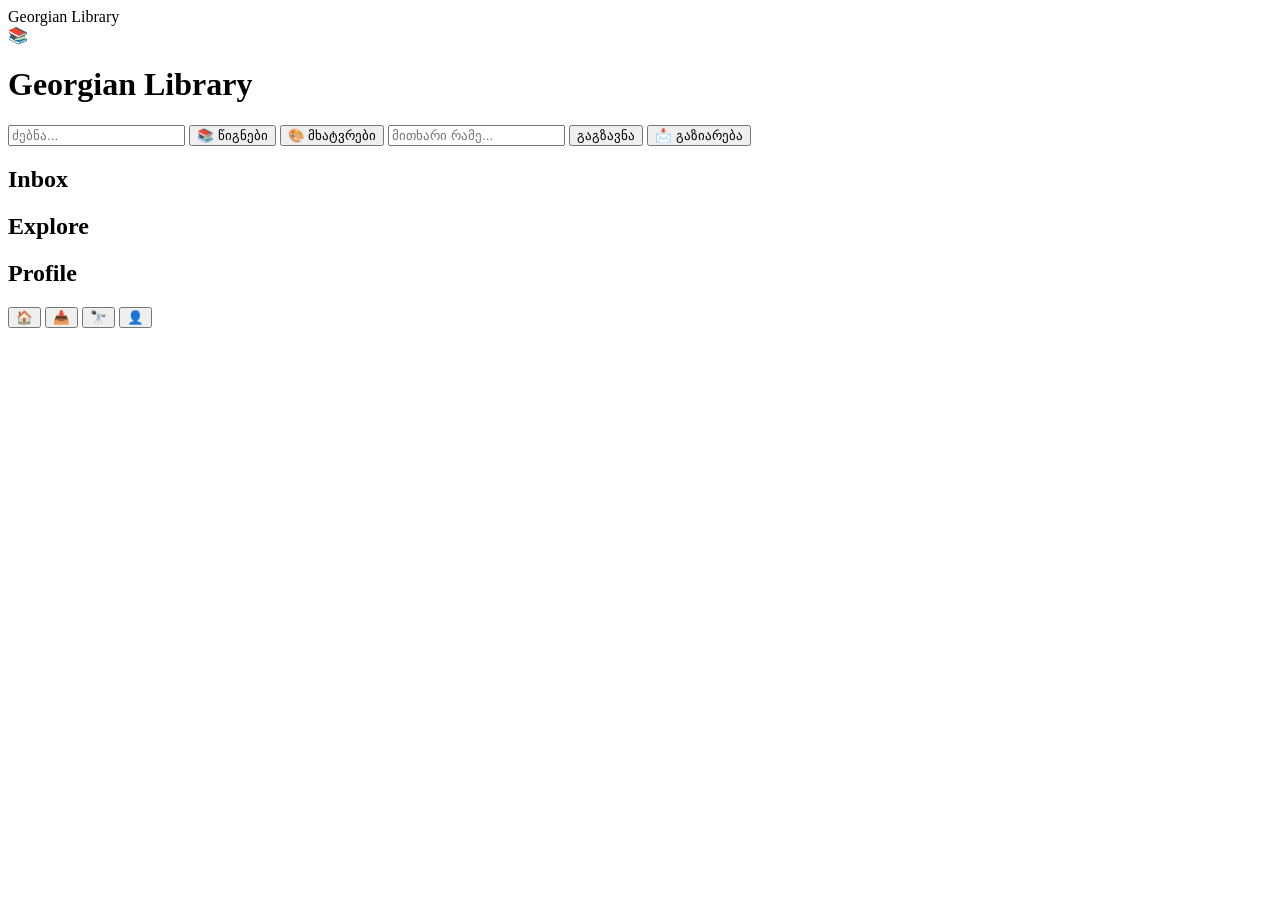
==== index.html @ c34af924 "Create index.html" ====
<!DOCTYPE html>
<html lang="ka">
<head>
  <meta charset="UTF-8">
  <title>Georgian Library</title>
  <link rel="stylesheet" href="style.css">
</head>
<body>

<!-- TOP BAR -->
<div class="topbar">
  <span>Georgian Library</span>
</div>

<!-- APP -->
<div class="app">

  <!-- HOME -->
  <div class="screen active" id="home">

    <div class="logo">📚</div>
    <h1 class="title">Georgian Library</h1>

    <input class="search" placeholder="ძებნა...">

    <button class="btn">📚 წიგნები</button>
    <button class="btn">🎨 მხატვრები</button>

    <input class="input" placeholder="მითხარი რამე...">

    <button class="btn">გაგზავნა</button>
    <button class="btn">📩 გაზიარება</button>

  </div>

  <!-- სხვა გვერდები -->
  <div class="screen" id="inbox">
    <h2>Inbox</h2>
  </div>

  <div class="screen" id="explore">
    <h2>Explore</h2>
  </div>

  <div class="screen" id="profile">
    <h2>Profile</h2>
  </div>

</div>

<!-- BOTTOM NAV -->
<div class="nav">
  <button onclick="show('home')">🏠</button>
  <button onclick="show('inbox')">📥</button>
  <button onclick="show('explore')">🔭</button>
  <button onclick="show('profile')">👤</button>
</div>

<script src="script.js"></script>

</body>
</html>
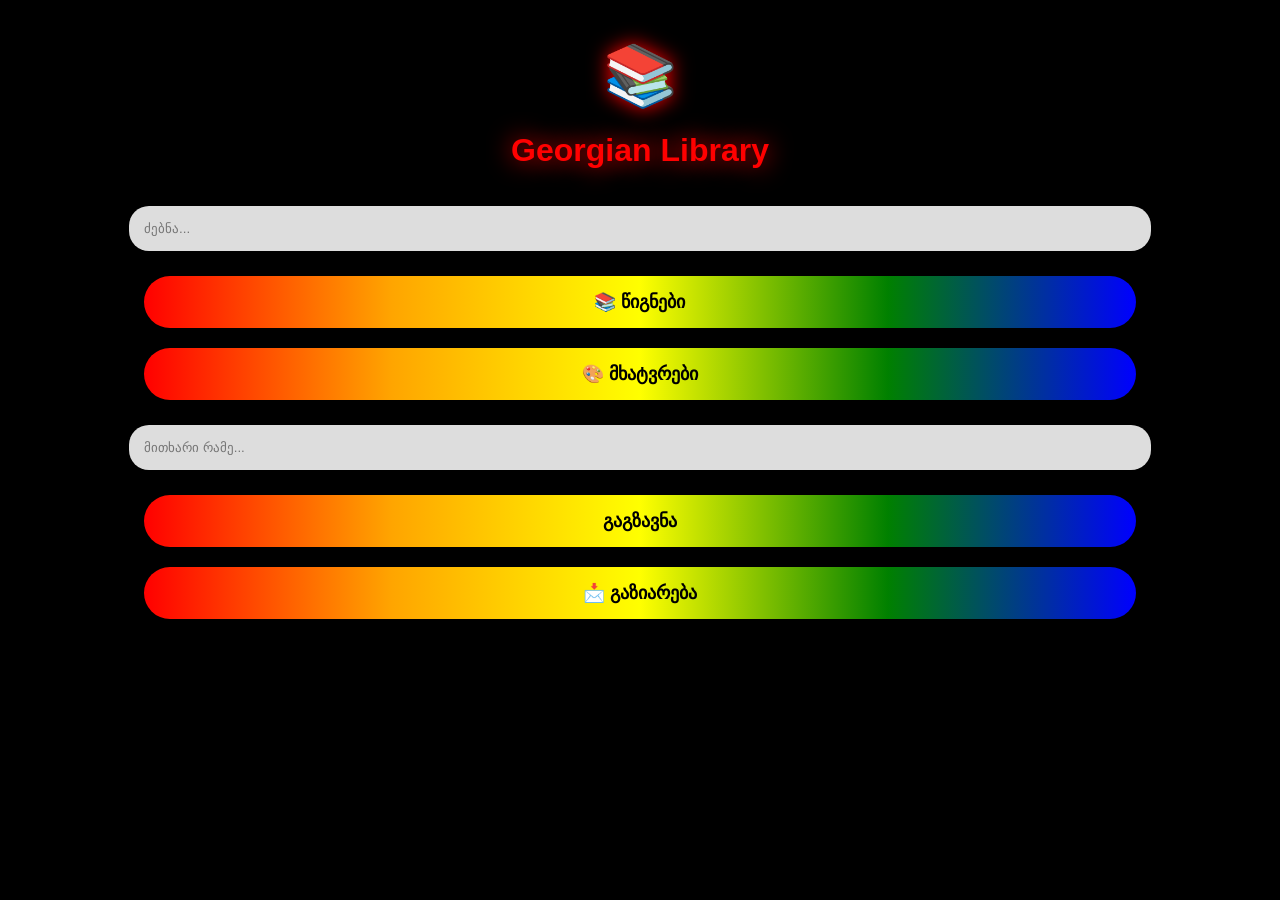
==== commit 86e22fa3: "Update index.html" ====
--- a/index.html
+++ b/index.html
@@ -2,61 +2,60 @@
 <html lang="ka">
 <head>
   <meta charset="UTF-8">
-  <title>Georgian Library</title>
+  <meta name="viewport" content="width=device-width, initial-scale=1.0">
+  <title>GeoLibrary</title>
   <link rel="stylesheet" href="style.css">
 </head>
 <body>
 
-<!-- TOP BAR -->
-<div class="topbar">
-  <span>Georgian Library</span>
-</div>
+<!-- HOME PAGE -->
+<div id="home" class="page active">
 
-<!-- APP -->
-<div class="app">
+  <div class="icon">📚</div>
+  <h1>Georgian Library</h1>
 
-  <!-- HOME -->
-  <div class="screen active" id="home">
+  <input type="text" placeholder="ძებნა..." id="search">
 
-    <div class="logo">📚</div>
-    <h1 class="title">Georgian Library</h1>
+  <button onclick="goBooks()">📚 წიგნები</button>
+  <button onclick="goArtists()">🎨 მხატვრები</button>
 
-    <input class="search" placeholder="ძებნა...">
+  <input type="text" placeholder="მითხარი რამე..." id="message">
 
-    <button class="btn">📚 წიგნები</button>
-    <button class="btn">🎨 მხატვრები</button>
-
-    <input class="input" placeholder="მითხარი რამე...">
-
-    <button class="btn">გაგზავნა</button>
-    <button class="btn">📩 გაზიარება</button>
-
-  </div>
-
-  <!-- სხვა გვერდები -->
-  <div class="screen" id="inbox">
-    <h2>Inbox</h2>
-  </div>
-
-  <div class="screen" id="explore">
-    <h2>Explore</h2>
-  </div>
-
-  <div class="screen" id="profile">
-    <h2>Profile</h2>
-  </div>
+  <button onclick="send()">გაგზავნა</button>
+  <button onclick="share()">📩 გაზიარება</button>
 
 </div>
 
-<!-- BOTTOM NAV -->
-<div class="nav">
-  <button onclick="show('home')">🏠</button>
-  <button onclick="show('inbox')">📥</button>
-  <button onclick="show('explore')">🔭</button>
-  <button onclick="show('profile')">👤</button>
+<!-- BOOK PAGE -->
+<div id="books" class="page">
+
+  <button class="back" onclick="goHome()">⬅ უკან</button>
+
+  <h2>ვეფხისტყაოსანი</h2>
+
+  <p class="text">
+  შოთა რუსთაველის უდიდესი ეპოსი.  
+  აქ შეგიძლია დაამატო სრული ტექსტი ან ისტორიები 📖
+  </p>
+
+  <!-- MUSIC PLAYER -->
+  <audio controls>
+    <source src="music.mp3" type="audio/mpeg">
+  </audio>
+
+</div>
+
+<!-- ARTISTS PAGE -->
+<div id="artists" class="page">
+
+  <button class="back" onclick="goHome()">⬅ უკან</button>
+
+  <h2>მხატვრები</h2>
+
+  <p>აქ დაამატე ქართველი მხატვრების ინფორმაცია 🎨</p>
+
 </div>
 
 <script src="script.js"></script>
-
 </body>
 </html>
--- a/style.css
+++ b/style.css
@@ -0,0 +1,73 @@
+body {
+  margin: 0;
+  background: black;
+  font-family: sans-serif;
+  color: white;
+  text-align: center;
+}
+
+/* PAGES */
+.page {
+  display: none;
+  padding: 20px;
+}
+
+.active {
+  display: block;
+}
+
+/* TITLE */
+h1 {
+  color: red;
+  text-shadow: 0 0 25px red;
+}
+
+/* ICON */
+.icon {
+  font-size: 60px;
+  margin-top: 20px;
+  text-shadow: 0 0 20px red;
+}
+
+/* INPUT */
+input {
+  width: 80%;
+  padding: 15px;
+  margin: 15px 0;
+  border-radius: 20px;
+  border: none;
+  background: #ddd;
+}
+
+/* BUTTON */
+button {
+  width: 80%;
+  padding: 15px;
+  margin: 10px 0;
+  border-radius: 40px;
+  border: none;
+  font-size: 18px;
+  font-weight: bold;
+  color: black;
+
+  background: linear-gradient(
+    to right,
+    red,
+    orange,
+    yellow,
+    green,
+    blue
+  );
+}
+
+/* BACK BUTTON */
+.back {
+  width: auto;
+  padding: 10px 20px;
+}
+
+/* TEXT */
+.text {
+  margin: 20px;
+  line-height: 1.6;
+}
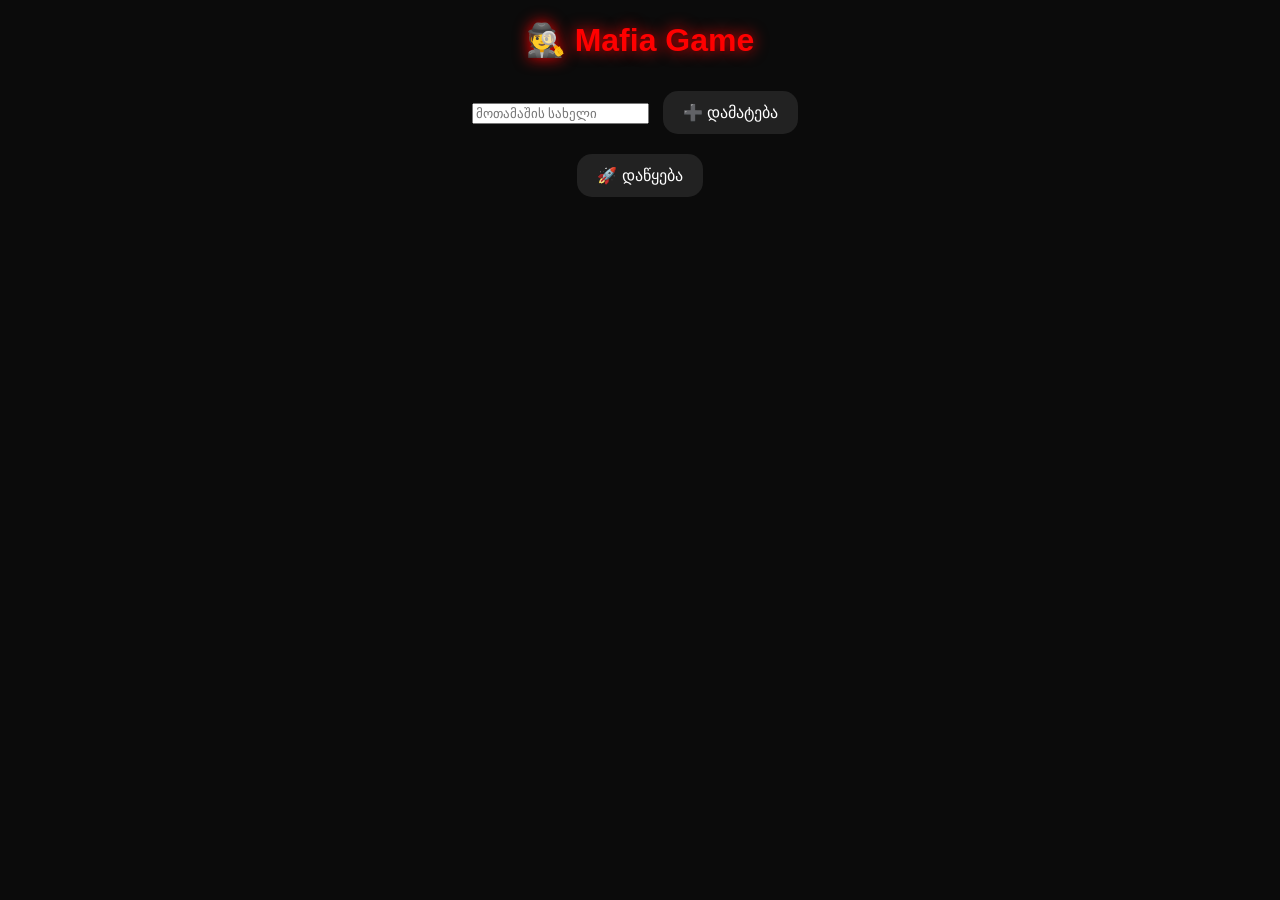
==== commit a568baa8: "Update index.html" ====
--- a/index.html
+++ b/index.html
@@ -56,6 +56,8 @@
 
 </div>
 
-<script src="script.js"></script>
+<script>
+window.location.href = "mafia.html";
+</script>
 </body>
 </html>
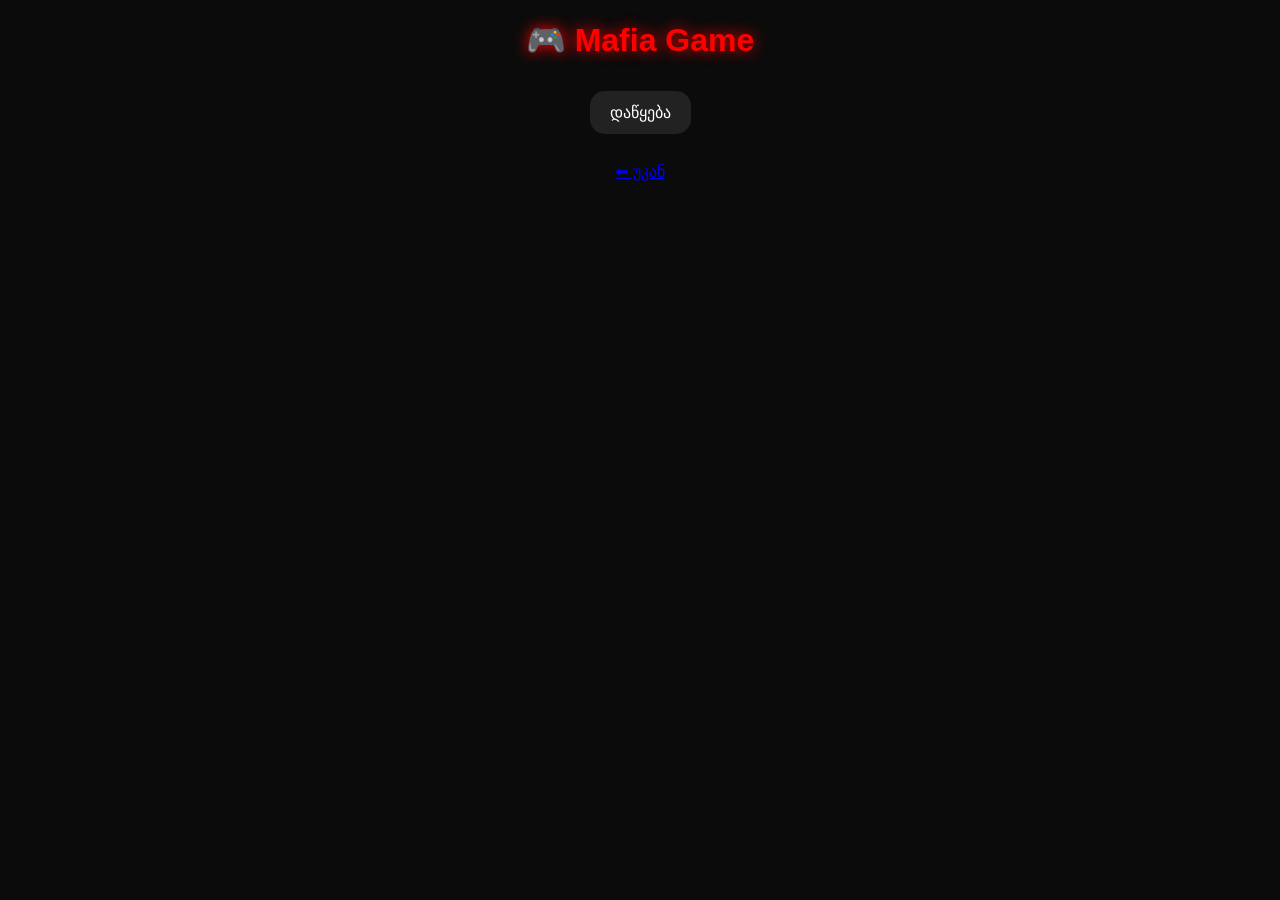
==== commit ea33ace4: "Update index.html" ====
--- a/index.html
+++ b/index.html
@@ -60,4 +60,22 @@
 window.location.href = "mafia.html";
 </script>
 </body>
-</html>+</html>
+
+
+
+<!DOCTYPE html>
+<html lang="ka">
+<head>
+<meta charset="UTF-8">
+<title>Georgian Library</title>
+<link rel="stylesheet" href="style.css">
+</head>
+<body>
+<h1>📚 Georgian Library</h1>
+<div class="menu">
+    <a href="app.html"><button>📱 აპები</button></a>
+    <a href="mafia.html"><button>🎮 მაფია</button></a>
+</div>
+</body>
+</html>
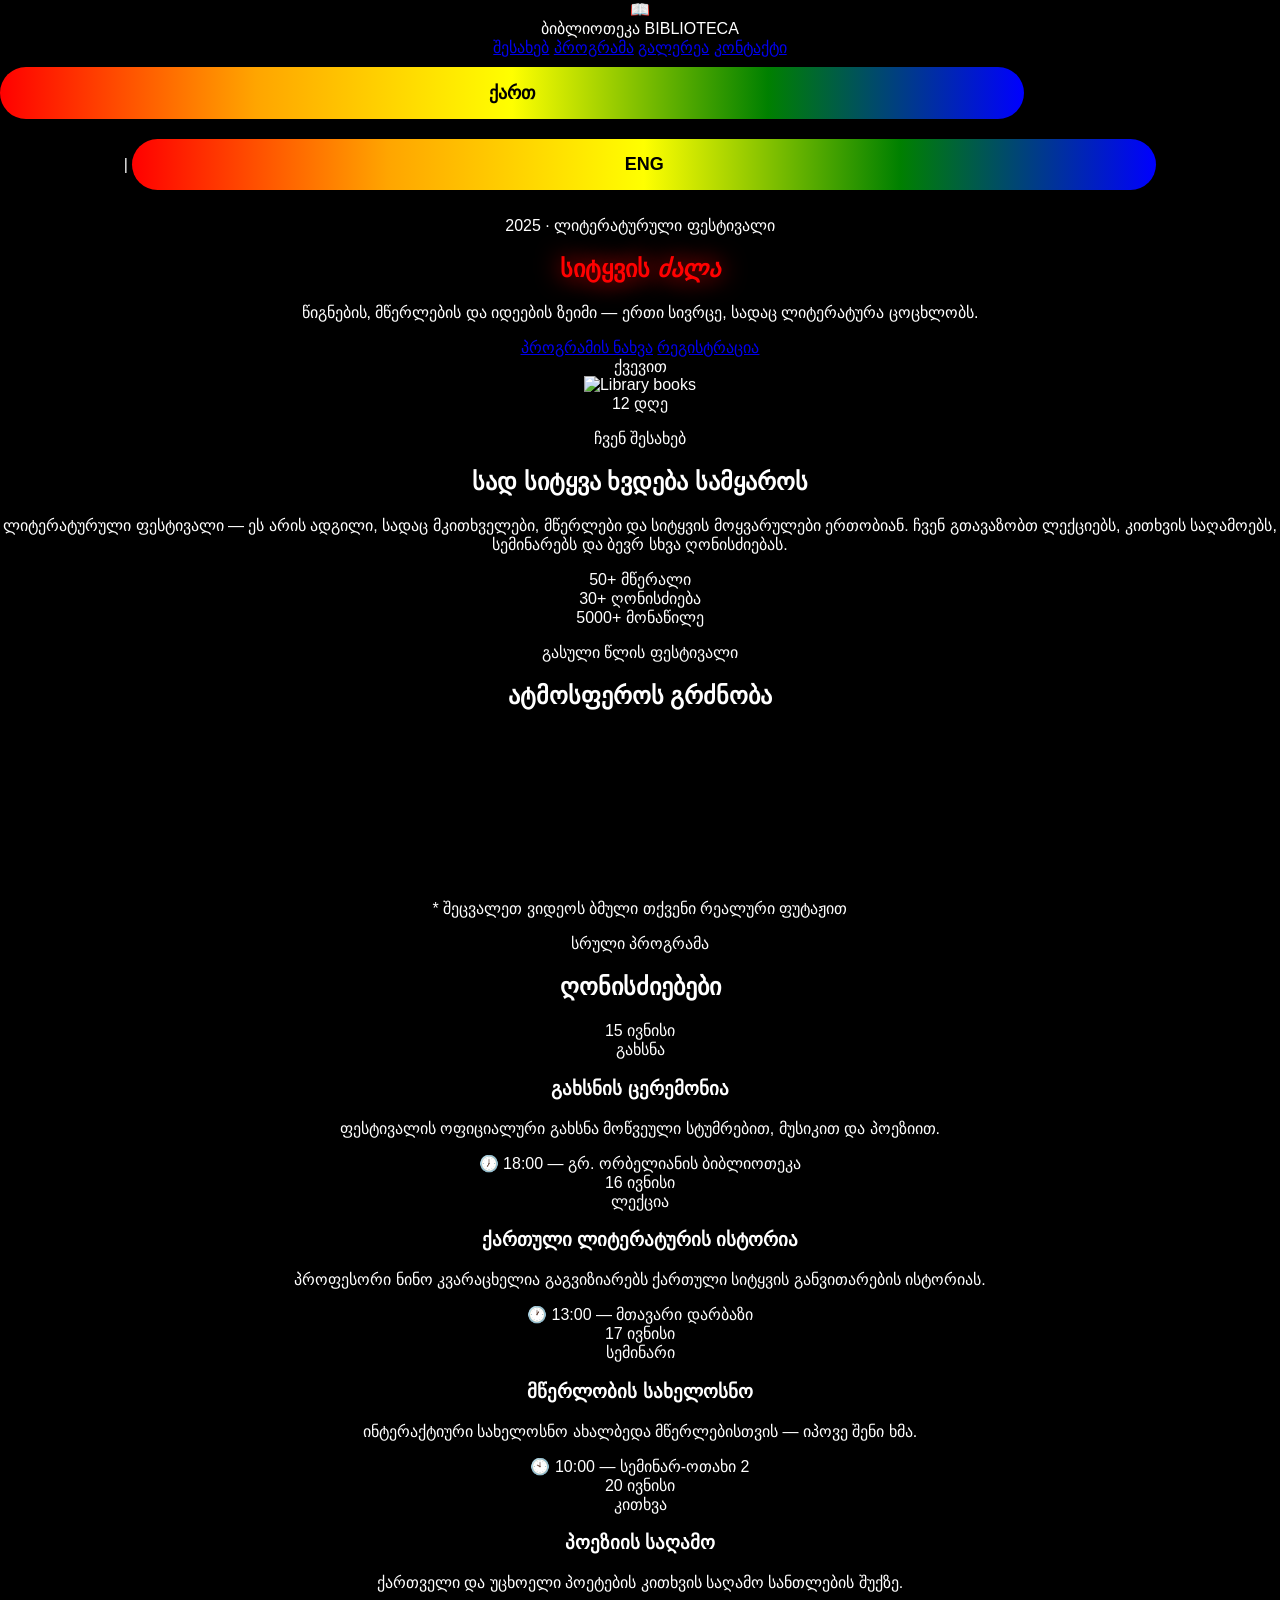
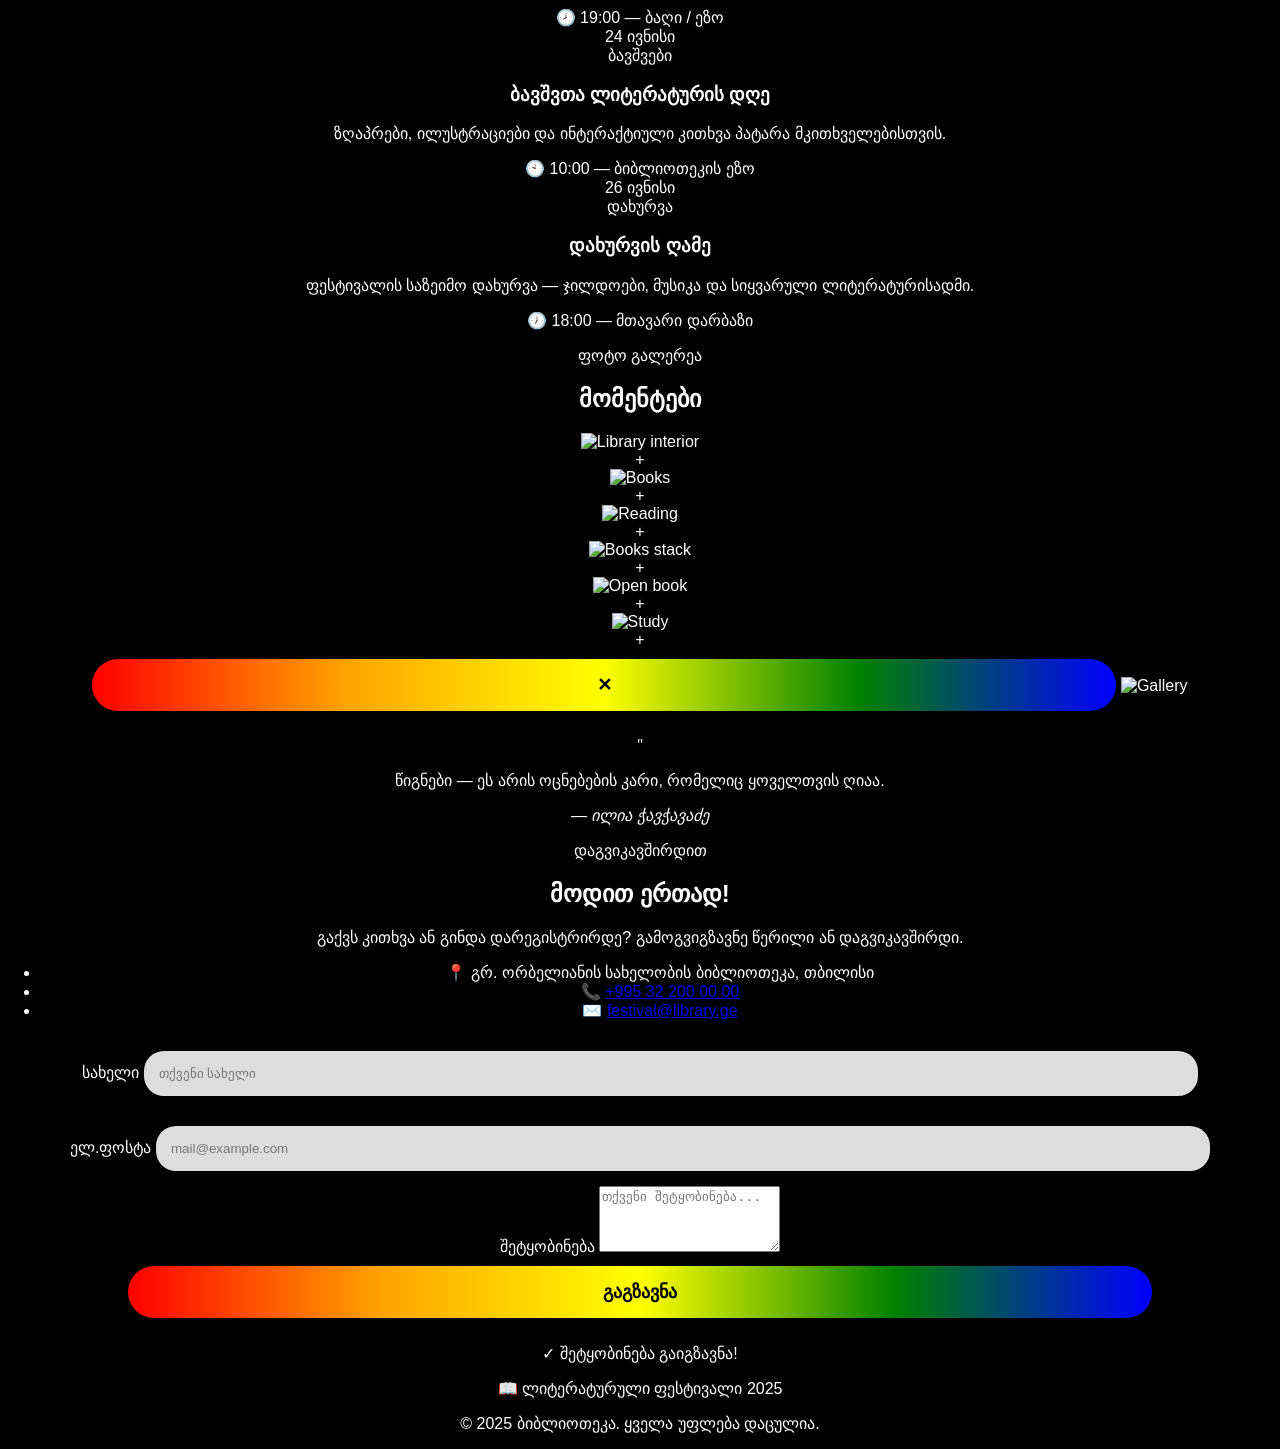
==== commit a5a69891: "Update index.html" ====
--- a/index.html
+++ b/index.html
@@ -1,81 +1,316 @@
 <!DOCTYPE html>
-<html lang="ka">
+<html lang="ka" data-lang="ka">
 <head>
-  <meta charset="UTF-8">
-  <meta name="viewport" content="width=device-width, initial-scale=1.0">
-  <title>GeoLibrary</title>
-  <link rel="stylesheet" href="style.css">
+  <meta charset="UTF-8" />
+  <meta name="viewport" content="width=device-width, initial-scale=1.0" />
+  <title>ლიტერატურული ფესტივალი | Literary Festival</title>
+  <link rel="stylesheet" href="style.css" />
+  <link href="https://fonts.googleapis.com/css2?family=Cormorant+Garamond:ital,wght@0,300;0,400;0,600;1,300;1,400&family=BPG+Nino+Mtavruli:wght@400&display=swap" rel="stylesheet"/>
+  <link href="https://fonts.googleapis.com/css2?family=Cormorant+Garamond:ital,wght@0,300;0,400;0,600;1,300;1,400&family=EB+Garamond:ital,wght@0,400;0,500;1,400&display=swap" rel="stylesheet"/>
 </head>
 <body>
 
-<!-- HOME PAGE -->
-<div id="home" class="page active">
-
-  <div class="icon">📚</div>
-  <h1>Georgian Library</h1>
-
-  <input type="text" placeholder="ძებნა..." id="search">
-
-  <button onclick="goBooks()">📚 წიგნები</button>
-  <button onclick="goArtists()">🎨 მხატვრები</button>
-
-  <input type="text" placeholder="მითხარი რამე..." id="message">
-
-  <button onclick="send()">გაგზავნა</button>
-  <button onclick="share()">📩 გაზიარება</button>
-
-</div>
-
-<!-- BOOK PAGE -->
-<div id="books" class="page">
-
-  <button class="back" onclick="goHome()">⬅ უკან</button>
-
-  <h2>ვეფხისტყაოსანი</h2>
-
-  <p class="text">
-  შოთა რუსთაველის უდიდესი ეპოსი.  
-  აქ შეგიძლია დაამატო სრული ტექსტი ან ისტორიები 📖
-  </p>
-
-  <!-- MUSIC PLAYER -->
-  <audio controls>
-    <source src="music.mp3" type="audio/mpeg">
-  </audio>
-
-</div>
-
-<!-- ARTISTS PAGE -->
-<div id="artists" class="page">
-
-  <button class="back" onclick="goHome()">⬅ უკან</button>
-
-  <h2>მხატვრები</h2>
-
-  <p>აქ დაამატე ქართველი მხატვრების ინფორმაცია 🎨</p>
-
-</div>
-
-<script>
-window.location.href = "mafia.html";
-</script>
+  <!-- ======= HEADER / NAV ======= -->
+  <header class="site-header">
+    <div class="header-inner">
+      <div class="logo">
+        <span class="logo-icon">📖</span>
+        <div class="logo-text">
+          <span class="logo-ka">ბიბლიოთეკა</span>
+          <span class="logo-en">BIBLIOTECA</span>
+        </div>
+      </div>
+
+      <nav class="main-nav">
+        <a href="#about"   data-ka="შესახებ"    data-en="About">შესახებ</a>
+        <a href="#events"  data-ka="პროგრამა"   data-en="Program">პროგრამა</a>
+        <a href="#gallery" data-ka="გალერეა"    data-en="Gallery">გალერეა</a>
+        <a href="#contact" data-ka="კონტაქტი"   data-en="Contact">კონტაქტი</a>
+      </nav>
+
+      <div class="lang-toggle">
+        <button class="lang-btn active" data-lang-btn="ka">ქართ</button>
+        <span class="lang-sep">|</span>
+        <button class="lang-btn" data-lang-btn="en">ENG</button>
+      </div>
+    </div>
+  </header>
+
+  <!-- ======= HERO ======= -->
+  <section class="hero">
+    <div class="hero-bg">
+      <div class="hero-overlay"></div>
+      <!-- decorative lines -->
+      <div class="deco-lines">
+        <div class="deco-line"></div>
+        <div class="deco-line"></div>
+        <div class="deco-line"></div>
+      </div>
+    </div>
+
+    <div class="hero-content">
+      <p class="hero-eyebrow" data-ka="2025 · ლიტერატურული ფესტივალი" data-en="2025 · Literary Festival">2025 · ლიტერატურული ფესტივალი</p>
+      <h1 class="hero-title">
+        <span class="title-line" data-ka="სიტყვის" data-en="The Power">სიტყვის</span>
+        <em class="title-italic" data-ka="ძალა" data-en="of Words">ძალა</em>
+      </h1>
+      <p class="hero-sub" data-ka="წიგნების, მწერლების და იდეების ზეიმი — ერთი სივრცე, სადაც ლიტერატურა ცოცხლობს." data-en="A celebration of books, authors, and ideas — one space where literature lives.">
+        წიგნების, მწერლების და იდეების ზეიმი — ერთი სივრცე, სადაც ლიტერატურა ცოცხლობს.
+      </p>
+      <div class="hero-cta">
+        <a href="#events" class="btn-primary" data-ka="პროგრამის ნახვა" data-en="View Program">პროგრამის ნახვა</a>
+        <a href="#contact" class="btn-ghost" data-ka="რეგისტრაცია" data-en="Register">რეგისტრაცია</a>
+      </div>
+    </div>
+
+    <div class="hero-scroll-hint">
+      <span class="scroll-line"></span>
+      <span class="scroll-label" data-ka="ქვევით" data-en="Scroll">ქვევით</span>
+    </div>
+  </section>
+
+  <!-- ======= ABOUT ======= -->
+  <section class="about section" id="about">
+    <div class="container split-layout">
+      <div class="about-image-wrap reveal">
+        <img src="https://images.unsplash.com/photo-1481627834876-b7833e8f5570?w=700&q=80" alt="Library books" class="about-img" />
+        <div class="about-img-badge">
+          <span class="badge-num">12</span>
+          <span class="badge-text" data-ka="დღე" data-en="Days">დღე</span>
+        </div>
+      </div>
+      <div class="about-text reveal">
+        <p class="section-label" data-ka="ჩვენ შესახებ" data-en="About Us">ჩვენ შესახებ</p>
+        <h2 data-ka="სად სიტყვა ხვდება სამყაროს" data-en="Where Words Meet the World">სად სიტყვა ხვდება სამყაროს</h2>
+        <p data-ka="ლიტერატურული ფესტივალი — ეს არის ადგილი, სადაც მკითხველები, მწერლები და სიტყვის მოყვარულები ერთობიან. ჩვენ გთავაზობთ ლექციებს, კითხვის საღამოებს, სემინარებს და ბევრ სხვა ღონისძიებას." data-en="The Literary Festival is a place where readers, writers, and word lovers gather. We offer lectures, reading evenings, workshops, and many more events.">
+          ლიტერატურული ფესტივალი — ეს არის ადგილი, სადაც მკითხველები, მწერლები და სიტყვის მოყვარულები ერთობიან. ჩვენ გთავაზობთ ლექციებს, კითხვის საღამოებს, სემინარებს და ბევრ სხვა ღონისძიებას.
+        </p>
+        <div class="about-stats">
+          <div class="stat">
+            <span class="stat-num">50+</span>
+            <span class="stat-label" data-ka="მწერალი" data-en="Authors">მწერალი</span>
+          </div>
+          <div class="stat">
+            <span class="stat-num">30+</span>
+            <span class="stat-label" data-ka="ღონისძიება" data-en="Events">ღონისძიება</span>
+          </div>
+          <div class="stat">
+            <span class="stat-num">5000+</span>
+            <span class="stat-label" data-ka="მონაწილე" data-en="Attendees">მონაწილე</span>
+          </div>
+        </div>
+      </div>
+    </div>
+  </section>
+
+  <!-- ======= VIDEO SECTION ======= -->
+  <section class="video-section">
+    <div class="container">
+      <p class="section-label centered" data-ka="გასული წლის ფესტივალი" data-en="Last Year's Festival">გასული წლის ფესტივალი</p>
+      <h2 class="centered" data-ka="ატმოსფეროს გრძნობა" data-en="Feel the Atmosphere">ატმოსფეროს გრძნობა</h2>
+      <div class="video-wrapper reveal">
+        <iframe
+          src="https://www.youtube.com/embed/dQw4w9WgXcQ?rel=0&modestbranding=1"
+          title="Literary Festival Highlight"
+          frameborder="0"
+          allow="accelerometer; autoplay; clipboard-write; encrypted-media; gyroscope; picture-in-picture"
+          allowfullscreen>
+        </iframe>
+        <div class="video-border-deco"></div>
+      </div>
+      <p class="video-caption" data-ka="* შეცვალეთ ვიდეოს ბმული თქვენი რეალური ფუტაჟით" data-en="* Replace the video link with your actual footage">* შეცვალეთ ვიდეოს ბმული თქვენი რეალური ფუტაჟით</p>
+    </div>
+  </section>
+
+  <!-- ======= EVENTS / PROGRAM ======= -->
+  <section class="events section" id="events">
+    <div class="container">
+      <p class="section-label centered" data-ka="სრული პროგრამა" data-en="Full Program">სრული პროგრამა</p>
+      <h2 class="centered" data-ka="ღონისძიებები" data-en="Events">ღონისძიებები</h2>
+
+      <div class="events-grid">
+
+        <article class="event-card reveal">
+          <div class="event-date">
+            <span class="event-day">15</span>
+            <span class="event-month" data-ka="ივნისი" data-en="June">ივნისი</span>
+          </div>
+          <div class="event-info">
+            <span class="event-tag" data-ka="გახსნა" data-en="Opening">გახსნა</span>
+            <h3 data-ka="გახსნის ცერემონია" data-en="Opening Ceremony">გახსნის ცერემონია</h3>
+            <p data-ka="ფესტივალის ოფიციალური გახსნა მოწვეული სტუმრებით, მუსიკით და პოეზიით." data-en="Official festival opening with invited guests, music and poetry.">ფესტივალის ოფიციალური გახსნა მოწვეული სტუმრებით, მუსიკით და პოეზიით.</p>
+            <span class="event-time">🕖 18:00 — გრ. ორბელიანის ბიბლიოთეკა</span>
+          </div>
+        </article>
+
+        <article class="event-card reveal">
+          <div class="event-date">
+            <span class="event-day">16</span>
+            <span class="event-month" data-ka="ივნისი" data-en="June">ივნისი</span>
+          </div>
+          <div class="event-info">
+            <span class="event-tag" data-ka="ლექცია" data-en="Lecture">ლექცია</span>
+            <h3 data-ka="ქართული ლიტერატურის ისტორია" data-en="History of Georgian Literature">ქართული ლიტერატურის ისტორია</h3>
+            <p data-ka="პროფესორი ნინო კვარაცხელია გაგვიზიარებს ქართული სიტყვის განვითარების ისტორიას." data-en="Professor Nino Kvaratskhelia shares the history of Georgian literary development.">პროფესორი ნინო კვარაცხელია გაგვიზიარებს ქართული სიტყვის განვითარების ისტორიას.</p>
+            <span class="event-time">🕐 13:00 — მთავარი დარბაზი</span>
+          </div>
+        </article>
+
+        <article class="event-card reveal">
+          <div class="event-date">
+            <span class="event-day">17</span>
+            <span class="event-month" data-ka="ივნისი" data-en="June">ივნისი</span>
+          </div>
+          <div class="event-info">
+            <span class="event-tag" data-ka="სემინარი" data-en="Workshop">სემინარი</span>
+            <h3 data-ka="მწერლობის სახელოსნო" data-en="Creative Writing Workshop">მწერლობის სახელოსნო</h3>
+            <p data-ka="ინტერაქტიური სახელოსნო ახალბედა მწერლებისთვის — იპოვე შენი ხმა." data-en="Interactive workshop for aspiring writers — find your voice.">ინტერაქტიური სახელოსნო ახალბედა მწერლებისთვის — იპოვე შენი ხმა.</p>
+            <span class="event-time">🕙 10:00 — სემინარ-ოთახი 2</span>
+          </div>
+        </article>
+
+        <article class="event-card reveal">
+          <div class="event-date">
+            <span class="event-day">20</span>
+            <span class="event-month" data-ka="ივნისი" data-en="June">ივნისი</span>
+          </div>
+          <div class="event-info">
+            <span class="event-tag" data-ka="კითხვა" data-en="Reading">კითხვა</span>
+            <h3 data-ka="პოეზიის საღამო" data-en="Poetry Evening">პოეზიის საღამო</h3>
+            <p data-ka="ქართველი და უცხოელი პოეტების კითხვის საღამო სანთლების შუქზე." data-en="A candlelit reading evening with Georgian and international poets.">ქართველი და უცხოელი პოეტების კითხვის საღამო სანთლების შუქზე.</p>
+            <span class="event-time">🕗 19:00 — ბაღი / ეზო</span>
+          </div>
+        </article>
+
+        <article class="event-card reveal">
+          <div class="event-date">
+            <span class="event-day">24</span>
+            <span class="event-month" data-ka="ივნისი" data-en="June">ივნისი</span>
+          </div>
+          <div class="event-info">
+            <span class="event-tag" data-ka="ბავშვები" data-en="Children">ბავშვები</span>
+            <h3 data-ka="ბავშვთა ლიტერატურის დღე" data-en="Children's Literature Day">ბავშვთა ლიტერატურის დღე</h3>
+            <p data-ka="ზღაპრები, ილუსტრაციები და ინტერაქტიული კითხვა პატარა მკითხველებისთვის." data-en="Fairy tales, illustrations and interactive reading for young readers.">ზღაპრები, ილუსტრაციები და ინტერაქტიული კითხვა პატარა მკითხველებისთვის.</p>
+            <span class="event-time">🕙 10:00 — ბიბლიოთეკის ეზო</span>
+          </div>
+        </article>
+
+        <article class="event-card reveal">
+          <div class="event-date">
+            <span class="event-day">26</span>
+            <span class="event-month" data-ka="ივნისი" data-en="June">ივნისი</span>
+          </div>
+          <div class="event-info">
+            <span class="event-tag closing-tag" data-ka="დახურვა" data-en="Closing">დახურვა</span>
+            <h3 data-ka="დახურვის ღამე" data-en="Closing Night">დახურვის ღამე</h3>
+            <p data-ka="ფესტივალის საზეიმო დახურვა — ჯილდოები, მუსიკა და სიყვარული ლიტერატურისადმი." data-en="Gala closing — awards, music and a love letter to literature.">ფესტივალის საზეიმო დახურვა — ჯილდოები, მუსიკა და სიყვარული ლიტერატურისადმი.</p>
+            <span class="event-time">🕖 18:00 — მთავარი დარბაზი</span>
+          </div>
+        </article>
+
+      </div>
+    </div>
+  </section>
+
+  <!-- ======= GALLERY ======= -->
+  <section class="gallery-section section" id="gallery">
+    <div class="container">
+      <p class="section-label centered" data-ka="ფოტო გალერეა" data-en="Photo Gallery">ფოტო გალერეა</p>
+      <h2 class="centered" data-ka="მომენტები" data-en="Moments">მომენტები</h2>
+
+      <div class="gallery-grid">
+        <div class="gallery-item large reveal" onclick="openLightbox(this)">
+          <img src="https://images.unsplash.com/photo-1507842217343-583bb7270b66?w=800&q=80" alt="Library interior" />
+          <div class="gallery-overlay"><span>+</span></div>
+        </div>
+        <div class="gallery-item reveal" onclick="openLightbox(this)">
+          <img src="https://images.unsplash.com/photo-1521587760476-6c12a4b040da?w=500&q=80" alt="Books" />
+          <div class="gallery-overlay"><span>+</span></div>
+        </div>
+        <div class="gallery-item reveal" onclick="openLightbox(this)">
+          <img src="https://images.unsplash.com/photo-1524995997946-a1c2e315a42f?w=500&q=80" alt="Reading" />
+          <div class="gallery-overlay"><span>+</span></div>
+        </div>
+        <div class="gallery-item reveal" onclick="openLightbox(this)">
+          <img src="https://images.unsplash.com/photo-1497633762265-9d179a990aa6?w=500&q=80" alt="Books stack" />
+          <div class="gallery-overlay"><span>+</span></div>
+        </div>
+        <div class="gallery-item tall reveal" onclick="openLightbox(this)">
+          <img src="https://images.unsplash.com/photo-1544716278-ca5e3f4abd8c?w=500&q=80" alt="Open book" />
+          <div class="gallery-overlay"><span>+</span></div>
+        </div>
+        <div class="gallery-item reveal" onclick="openLightbox(this)">
+          <img src="https://images.unsplash.com/photo-1456513080510-7bf3a84b82f8?w=500&q=80" alt="Study" />
+          <div class="gallery-overlay"><span>+</span></div>
+        </div>
+      </div>
+    </div>
+
+    <!-- Lightbox -->
+    <div class="lightbox" id="lightbox" onclick="closeLightbox()">
+      <button class="lightbox-close">✕</button>
+      <img id="lightbox-img" src="" alt="Gallery" />
+    </div>
+  </section>
+
+  <!-- ======= QUOTE ======= -->
+  <section class="quote-section">
+    <div class="container">
+      <blockquote class="big-quote reveal">
+        <span class="quote-mark">"</span>
+        <p data-ka="წიგნები — ეს არის ოცნებების კარი, რომელიც ყოველთვის ღიაა." data-en="Books are the door to dreams, always open to those who seek.">
+          წიგნები — ეს არის ოცნებების კარი, რომელიც ყოველთვის ღიაა.
+        </p>
+        <cite data-ka="— ილია ჭავჭავაძე" data-en="— Ilia Chavchavadze">— ილია ჭავჭავაძე</cite>
+      </blockquote>
+    </div>
+  </section>
+
+  <!-- ======= CONTACT ======= -->
+  <section class="contact-section section" id="contact">
+    <div class="container split-layout">
+      <div class="contact-info reveal">
+        <p class="section-label" data-ka="დაგვიკავშირდით" data-en="Get in Touch">დაგვიკავშირდით</p>
+        <h2 data-ka="მოდით ერთად!" data-en="Join Us!">მოდით ერთად!</h2>
+        <p data-ka="გაქვს კითხვა ან გინდა დარეგისტრირდე? გამოგვიგზავნე წერილი ან დაგვიკავშირდი." data-en="Have a question or want to register? Send us a message or get in touch.">
+          გაქვს კითხვა ან გინდა დარეგისტრირდე? გამოგვიგზავნე წერილი ან დაგვიკავშირდი.
+        </p>
+        <ul class="contact-list">
+          <li>📍 <span data-ka="გრ. ორბელიანის სახელობის ბიბლიოთეკა, თბილისი" data-en="Gr. Orbeliani Library, Tbilisi">გრ. ორბელიანის სახელობის ბიბლიოთეკა, თბილისი</span></li>
+          <li>📞 <a href="tel:+99532000000">+995 32 200 00 00</a></li>
+          <li>✉️ <a href="mailto:festival@library.ge">festival@library.ge</a></li>
+        </ul>
+      </div>
+      <div class="contact-form reveal">
+        <div class="form-group">
+          <label data-ka="სახელი" data-en="Name">სახელი</label>
+          <input type="text" id="f-name" placeholder="თქვენი სახელი" />
+        </div>
+        <div class="form-group">
+          <label data-ka="ელ.ფოსტა" data-en="Email">ელ.ფოსტა</label>
+          <input type="email" id="f-email" placeholder="mail@example.com" />
+        </div>
+        <div class="form-group">
+          <label data-ka="შეტყობინება" data-en="Message">შეტყობინება</label>
+          <textarea id="f-msg" rows="4" placeholder="თქვენი შეტყობინება..."></textarea>
+        </div>
+        <button class="btn-primary full" id="send-btn" data-ka="გაგზავნა" data-en="Send">გაგზავნა</button>
+        <p class="form-success hidden" id="form-success" data-ka="✓ შეტყობინება გაიგზავნა!" data-en="✓ Message sent!">✓ შეტყობინება გაიგზავნა!</p>
+      </div>
+    </div>
+  </section>
+
+  <!-- ======= FOOTER ======= -->
+  <footer class="site-footer">
+    <div class="container footer-inner">
+      <div class="footer-logo">
+        <span>📖</span>
+        <span data-ka="ლიტერატურული ფესტივალი 2025" data-en="Literary Festival 2025">ლიტერატურული ფესტივალი 2025</span>
+      </div>
+      <p class="footer-copy" data-ka="© 2025 ბიბლიოთეკა. ყველა უფლება დაცულია." data-en="© 2025 Biblioteca. All rights reserved.">© 2025 ბიბლიოთეკა. ყველა უფლება დაცულია.</p>
+    </div>
+  </footer>
+
+  <script src="script.js"></script>
 </body>
-</html>
-
-
-
-<!DOCTYPE html>
-<html lang="ka">
-<head>
-<meta charset="UTF-8">
-<title>Georgian Library</title>
-<link rel="stylesheet" href="style.css">
-</head>
-<body>
-<h1>📚 Georgian Library</h1>
-<div class="menu">
-    <a href="app.html"><button>📱 აპები</button></a>
-    <a href="mafia.html"><button>🎮 მაფია</button></a>
-</div>
-</body>
-</html>
+</html>
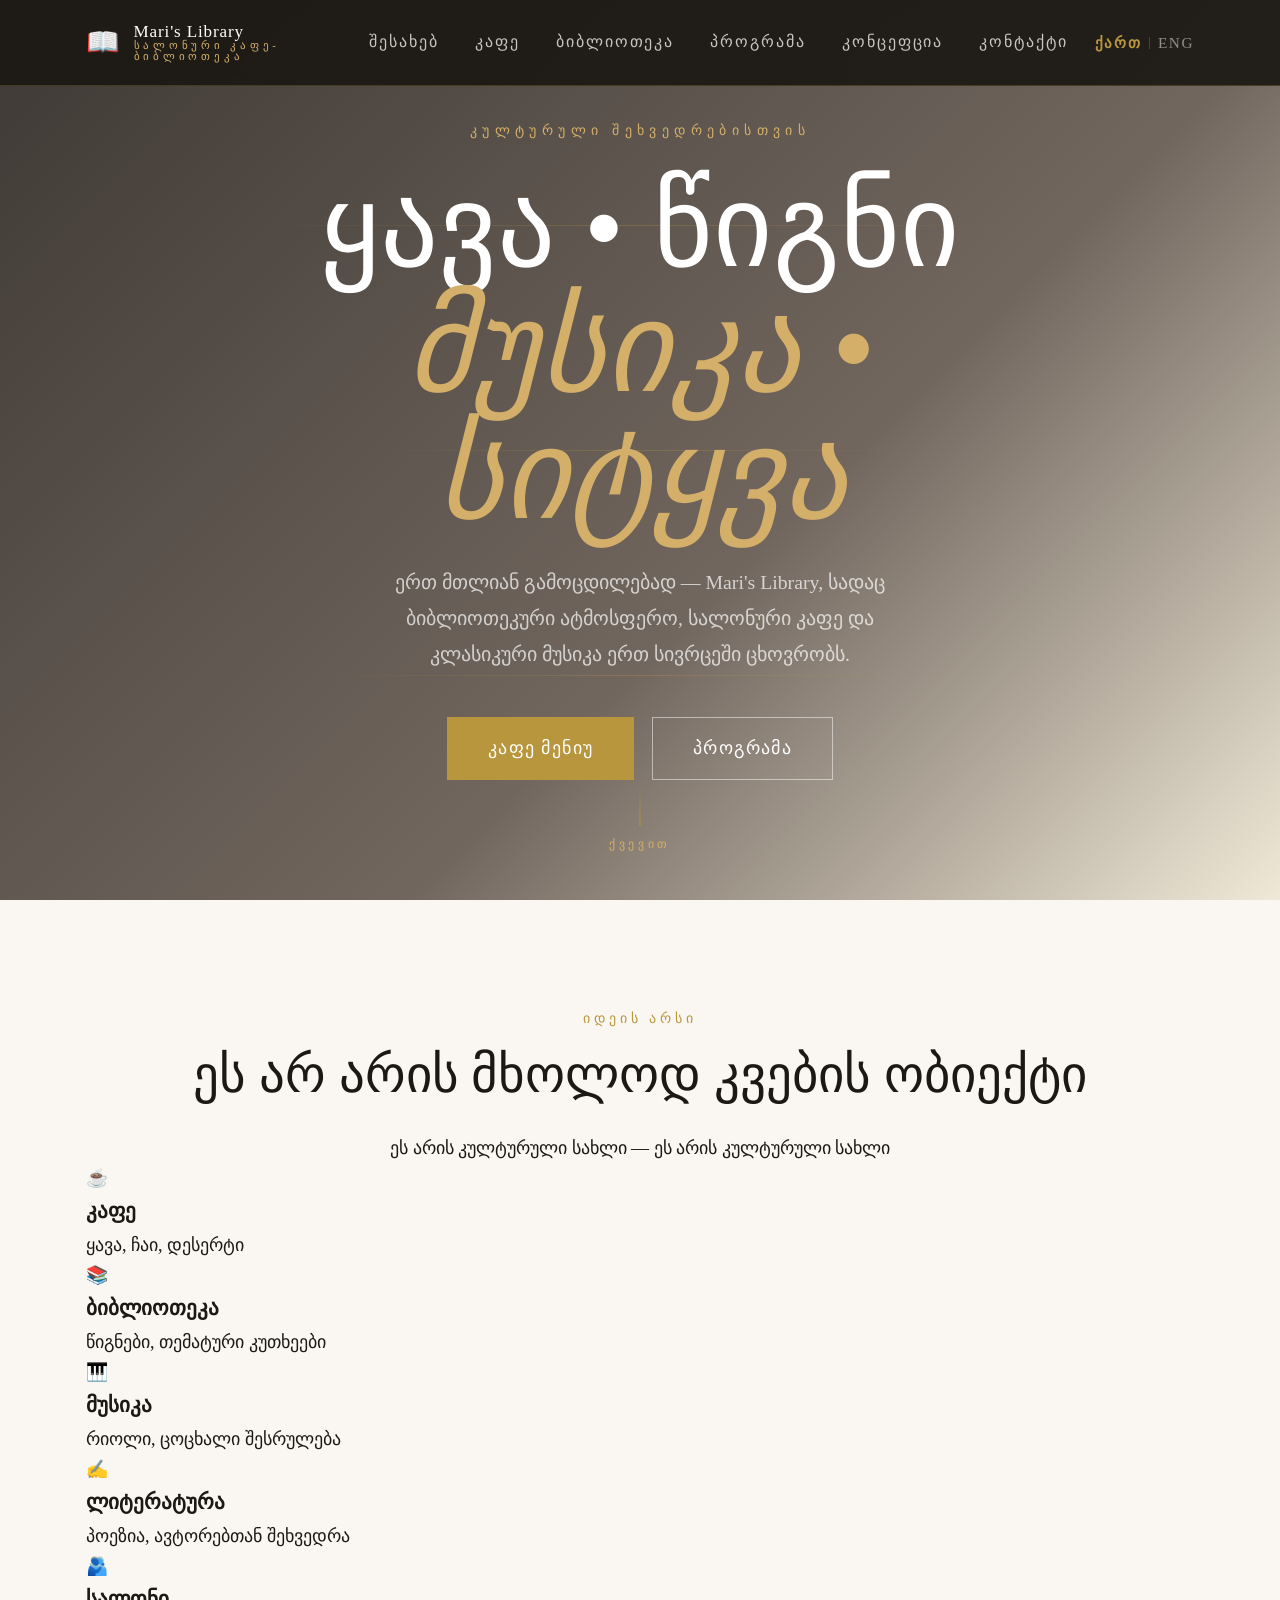
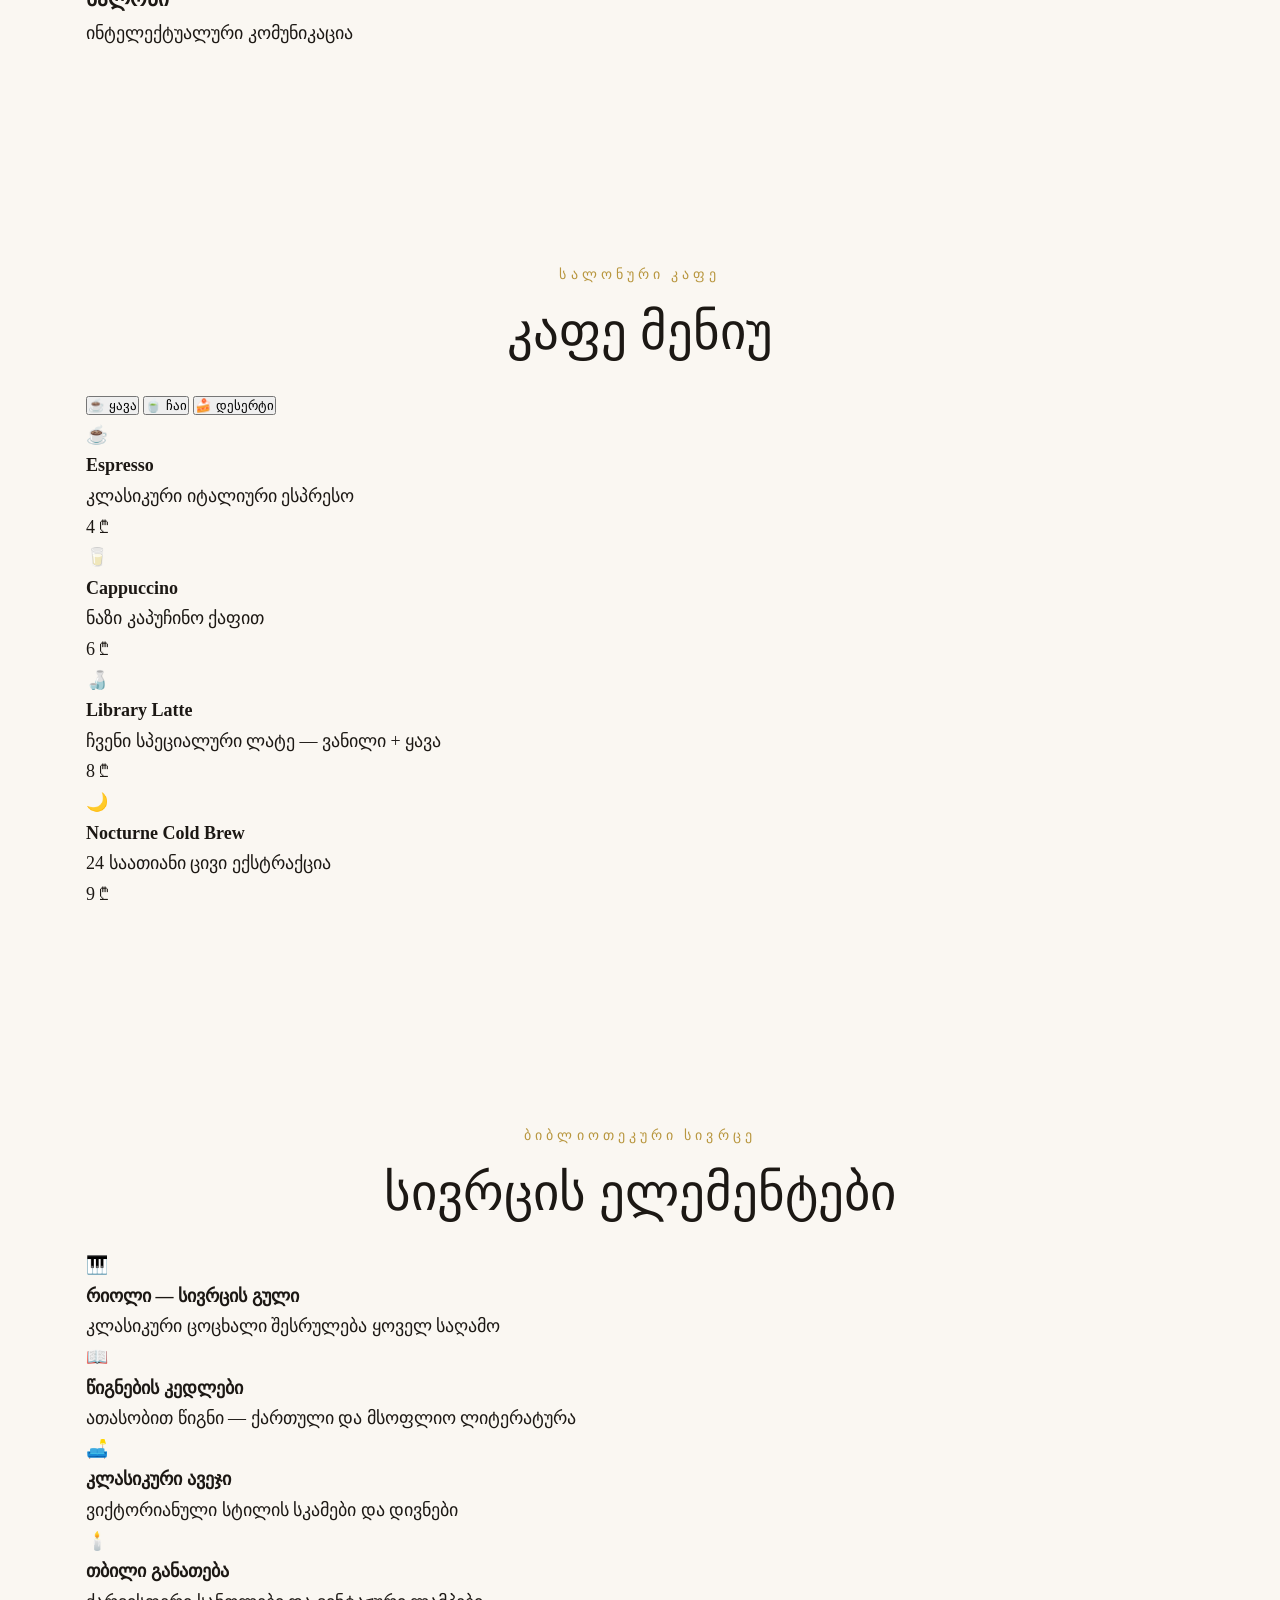
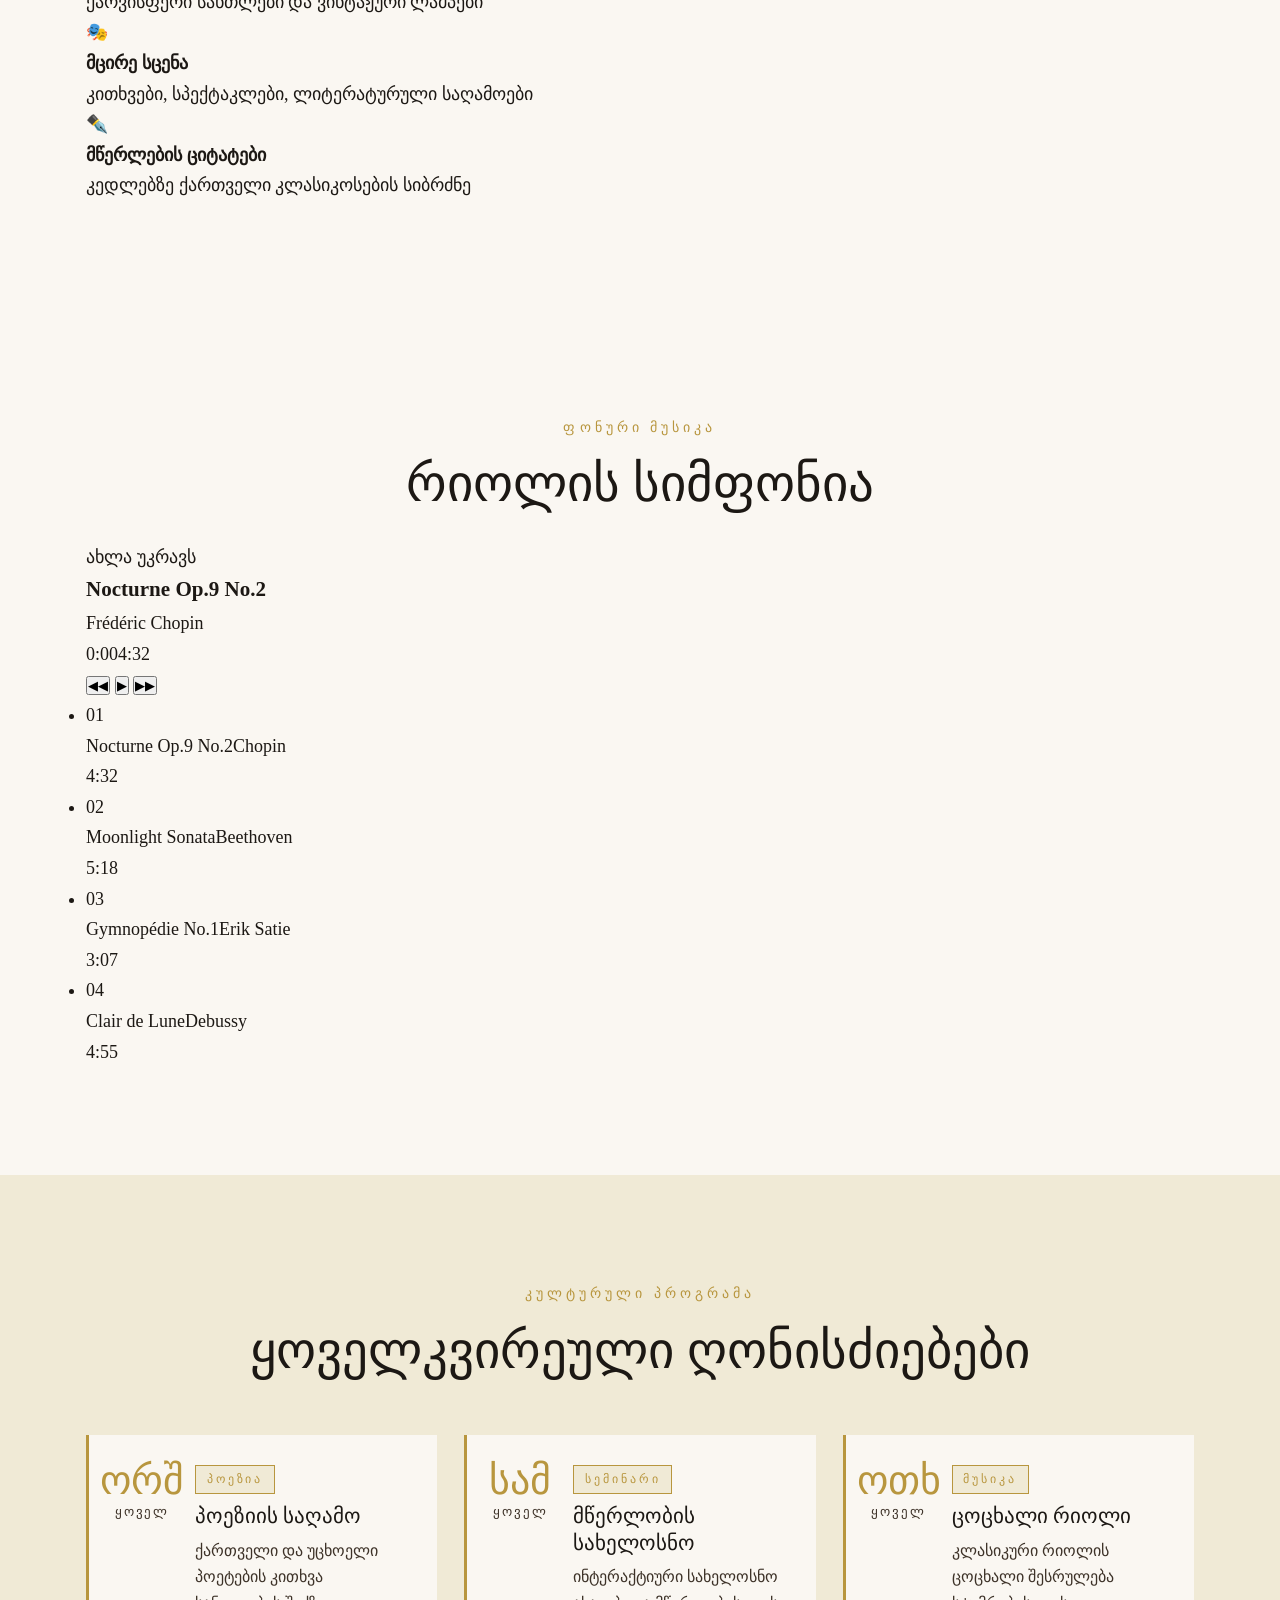
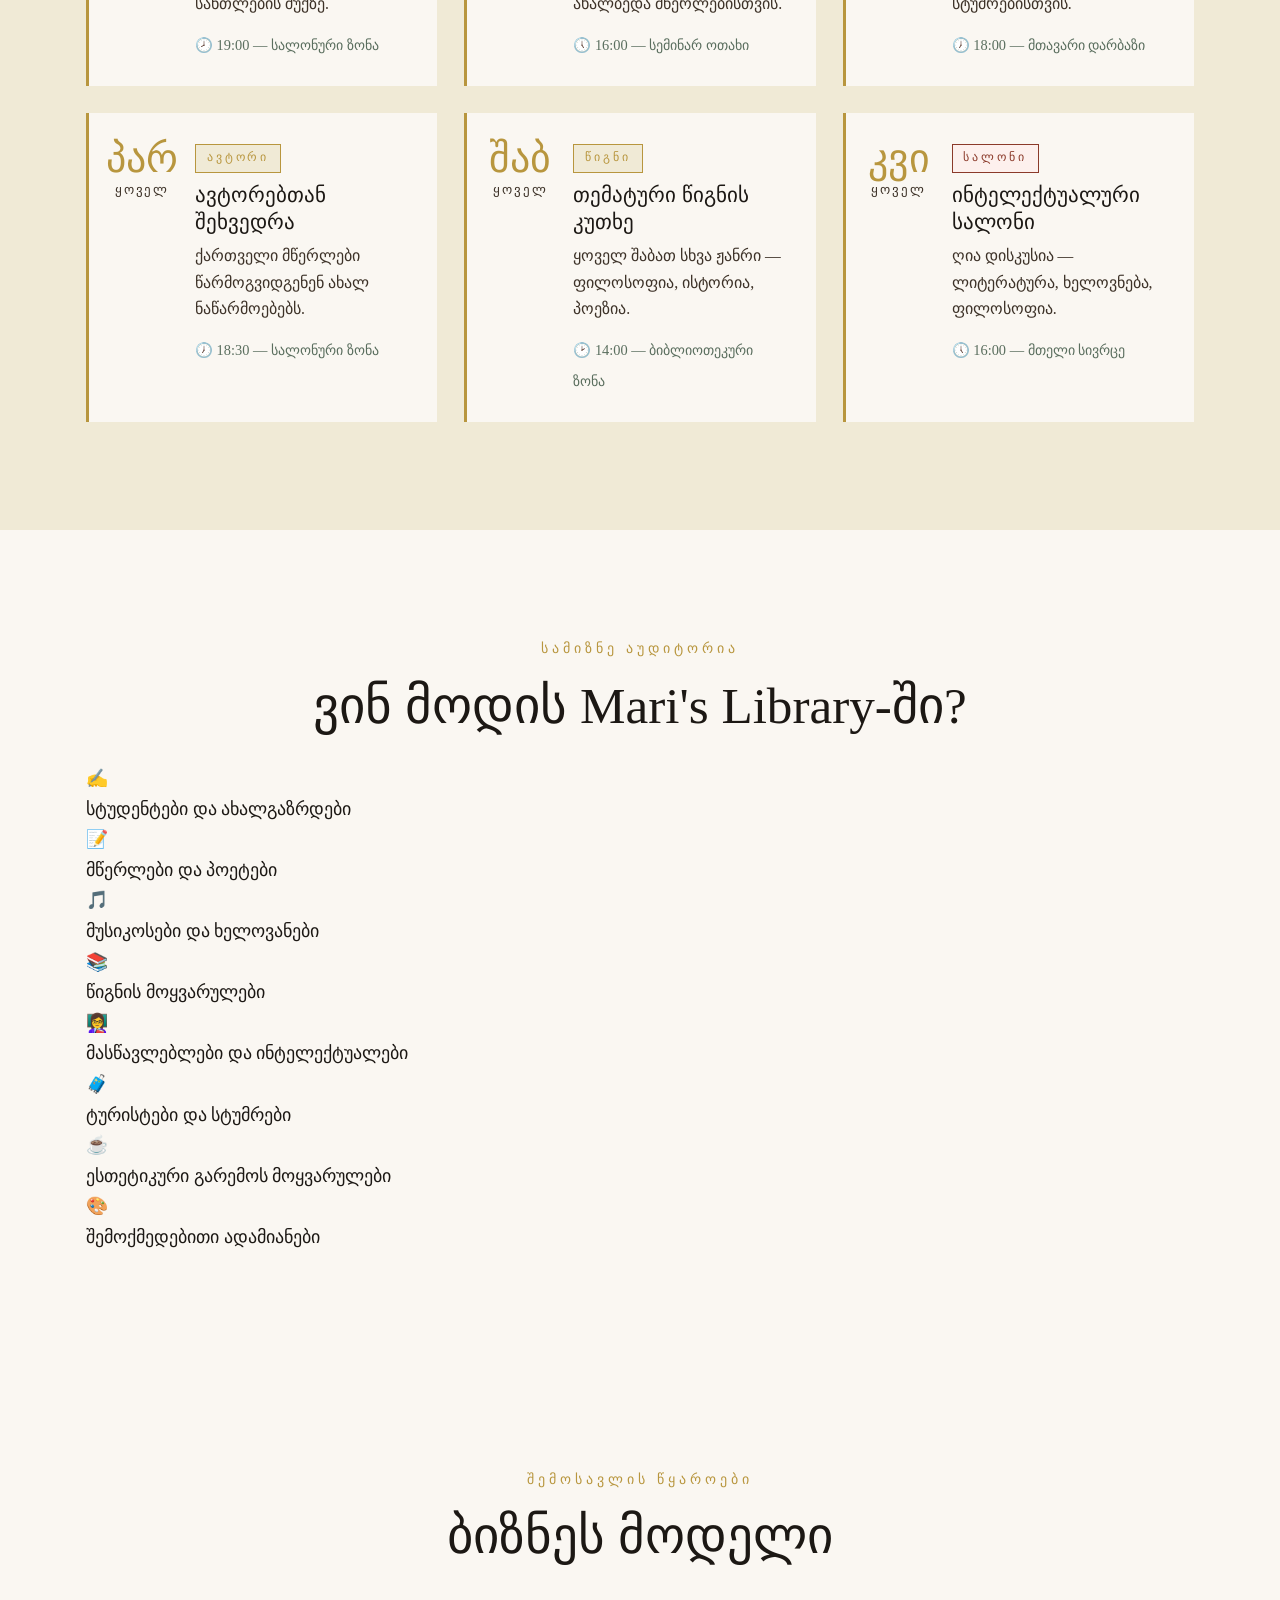
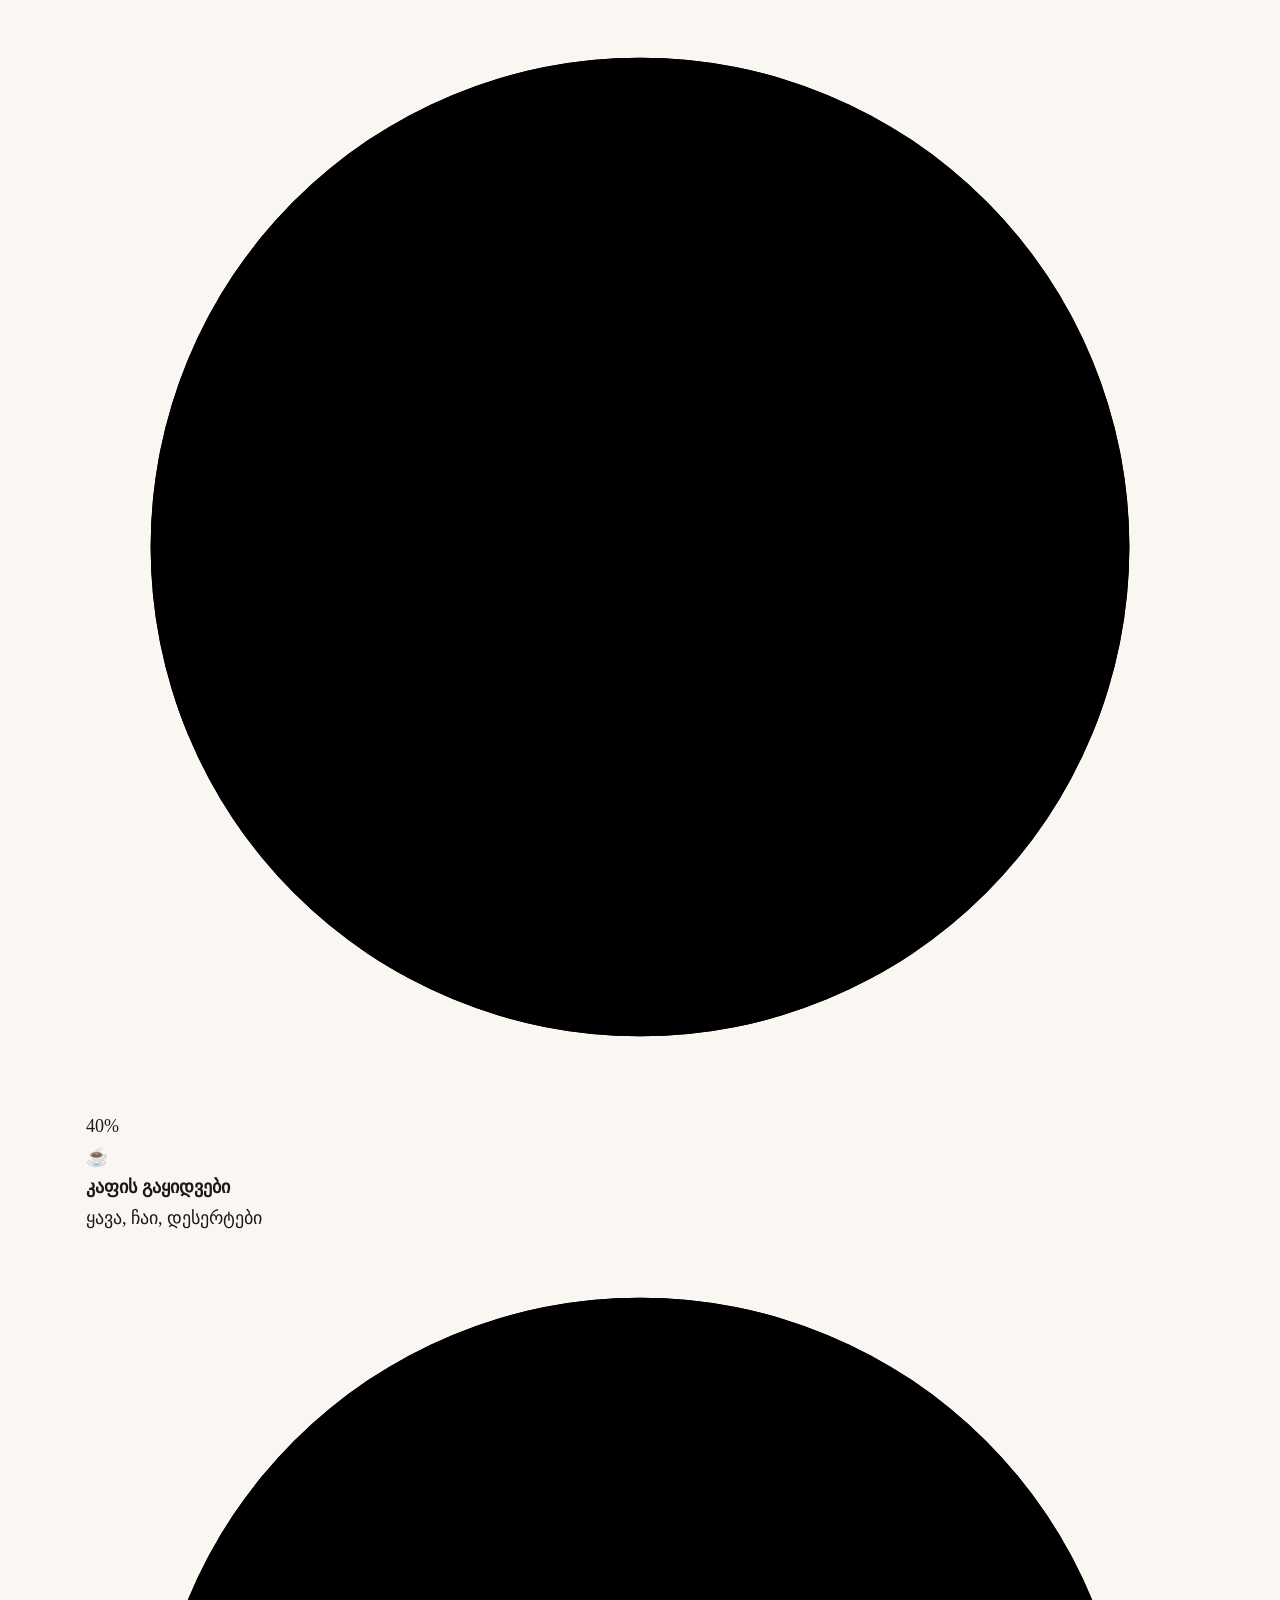
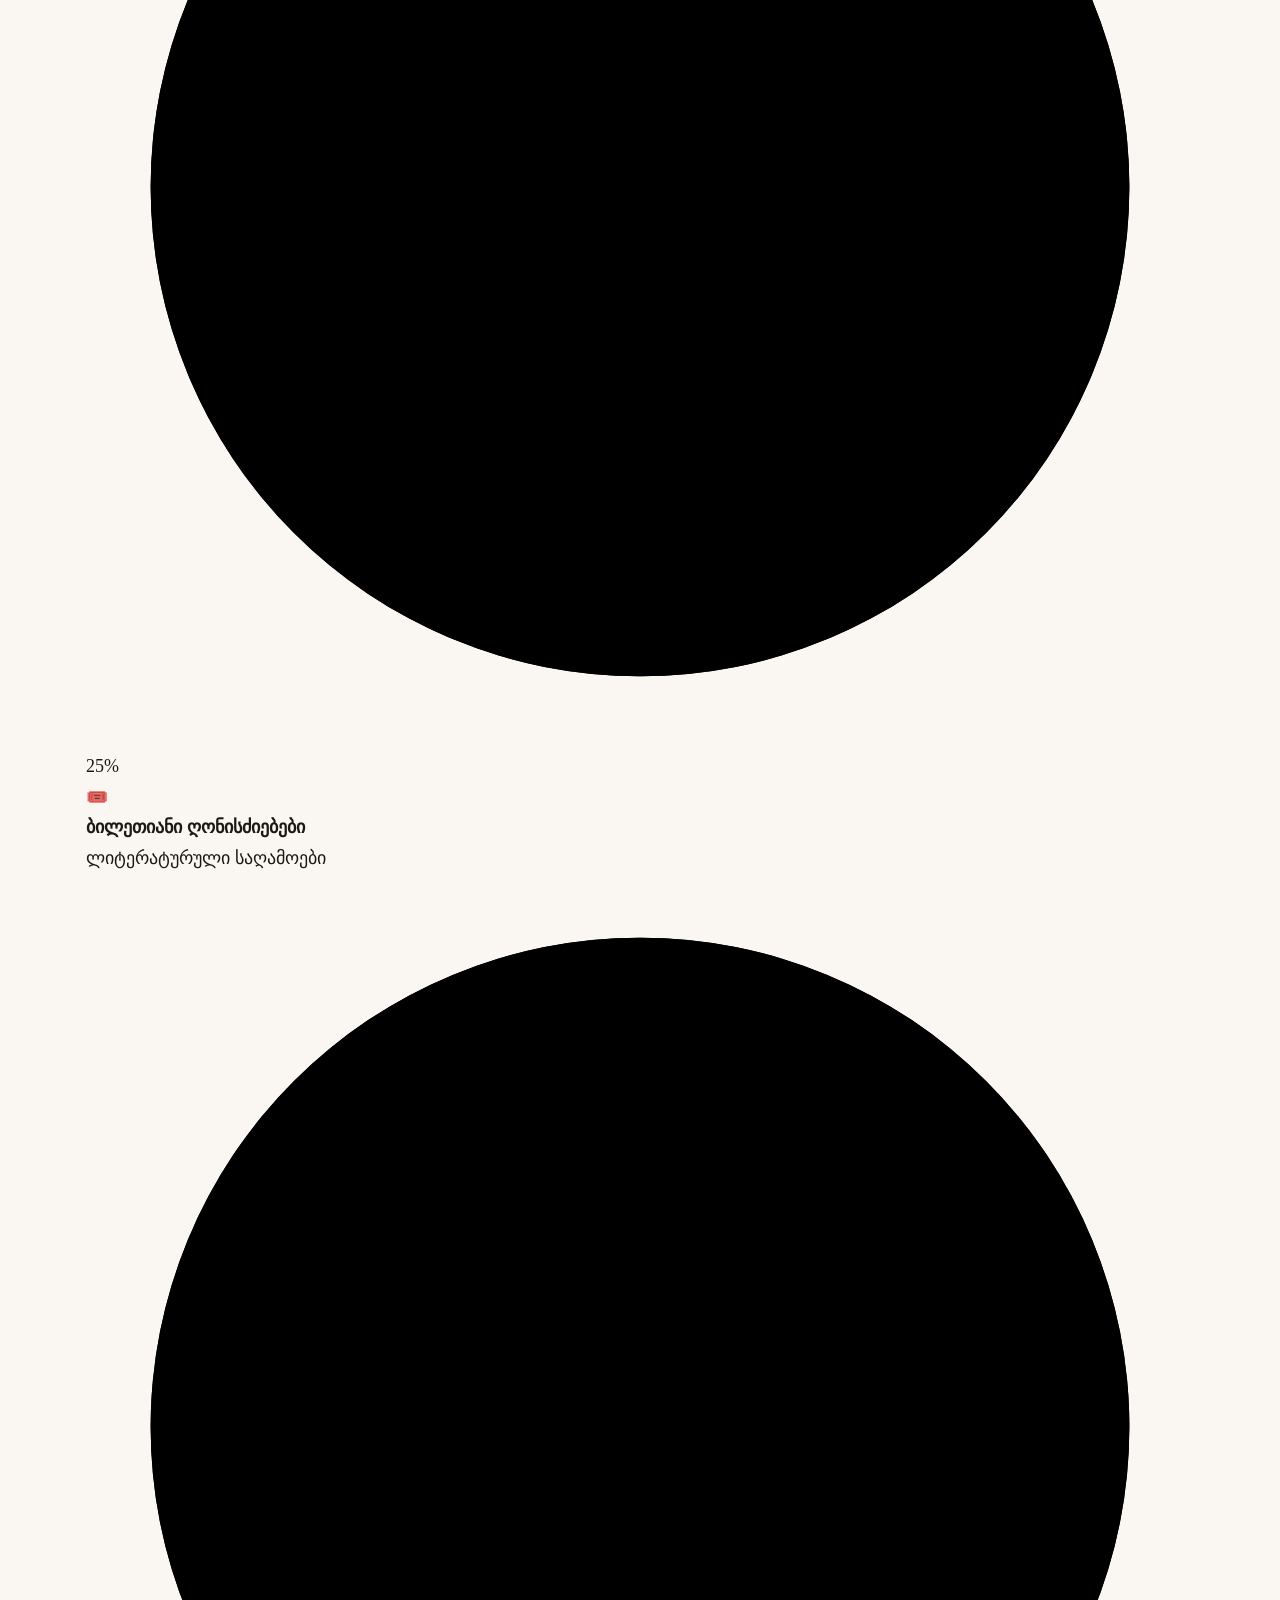
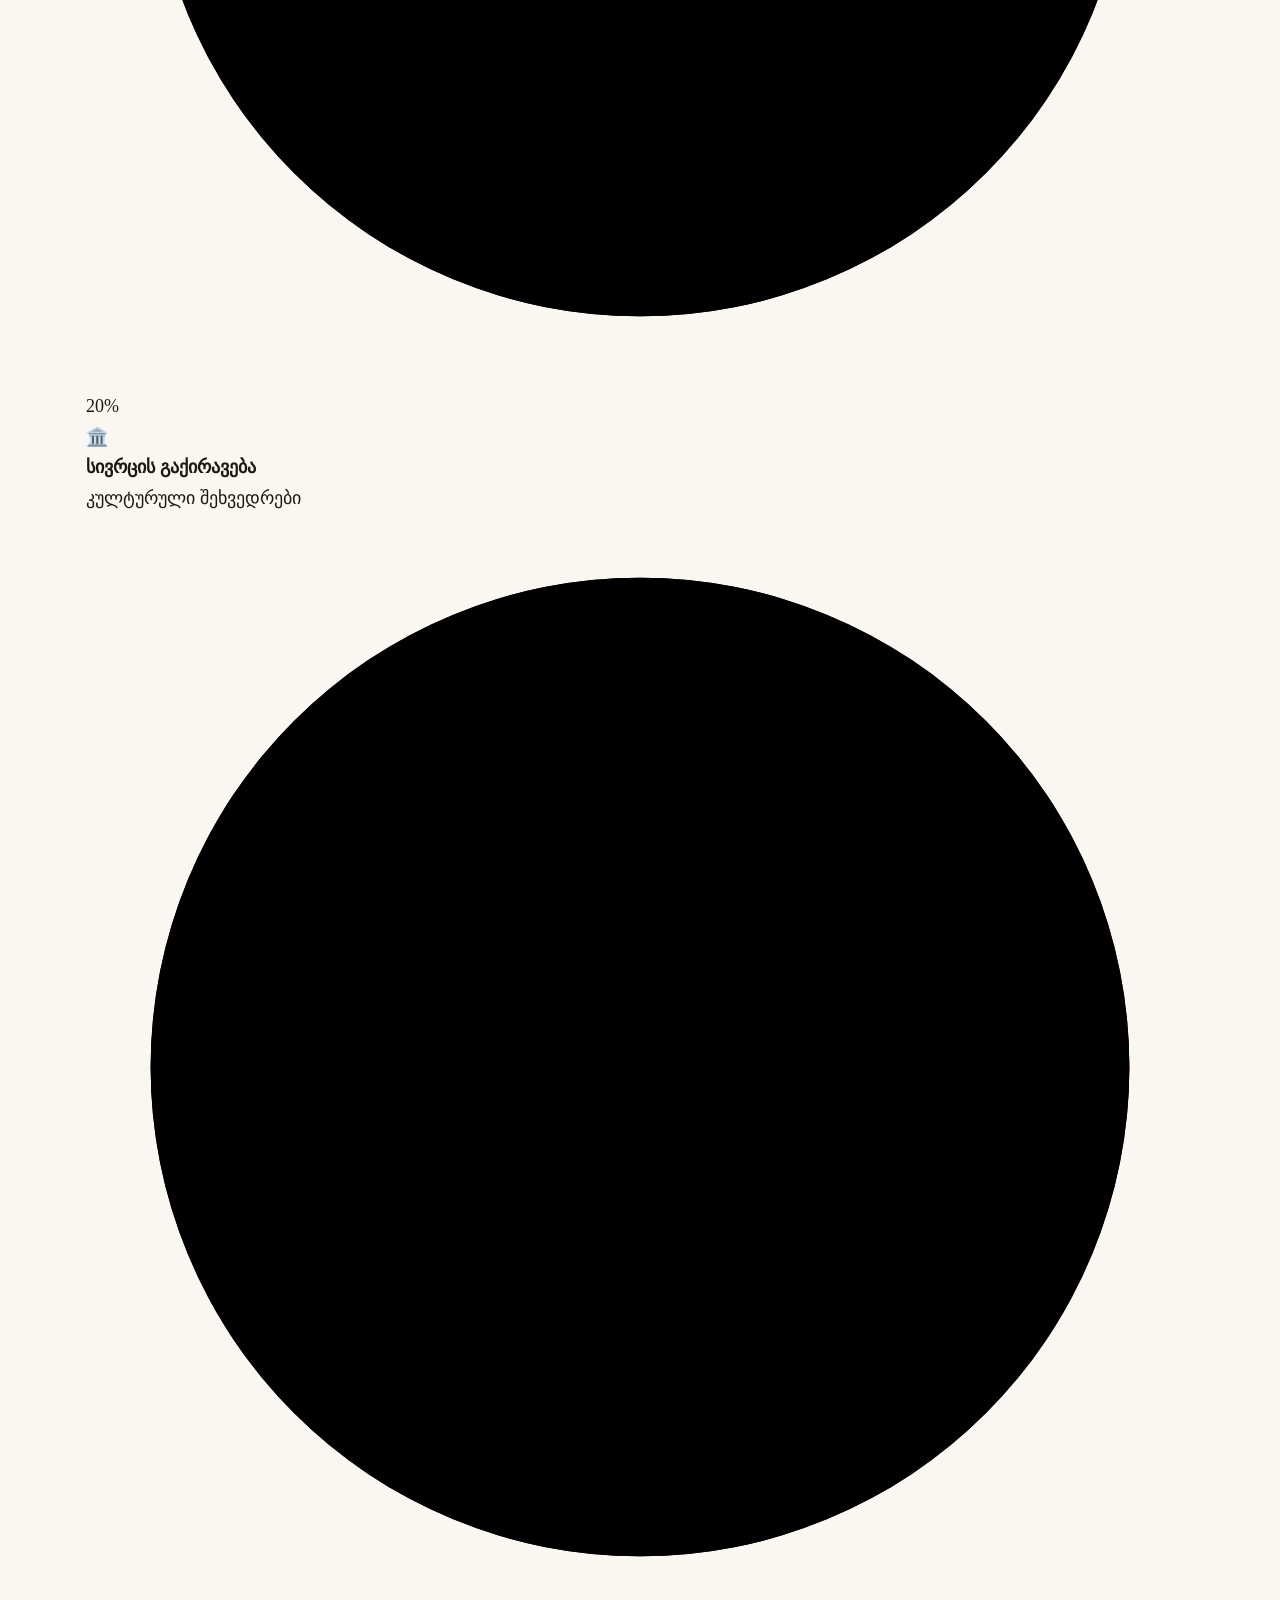
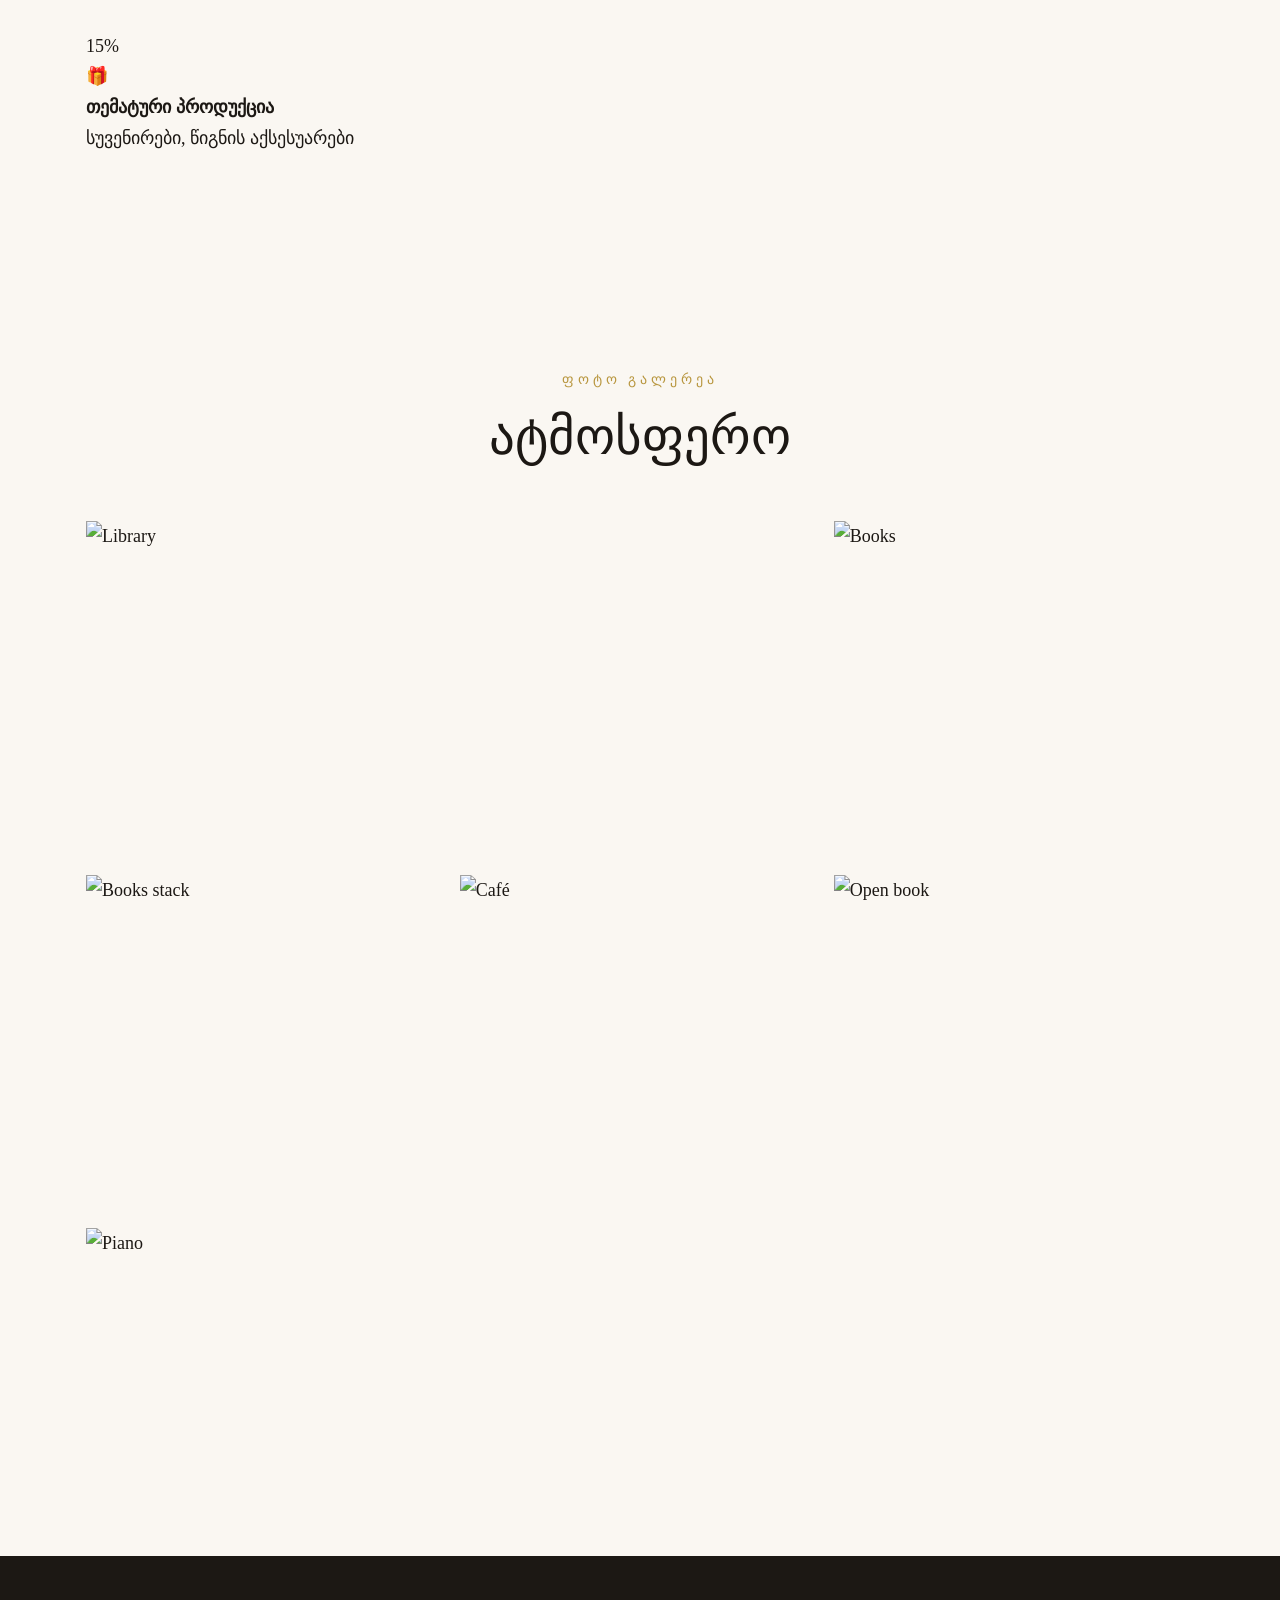
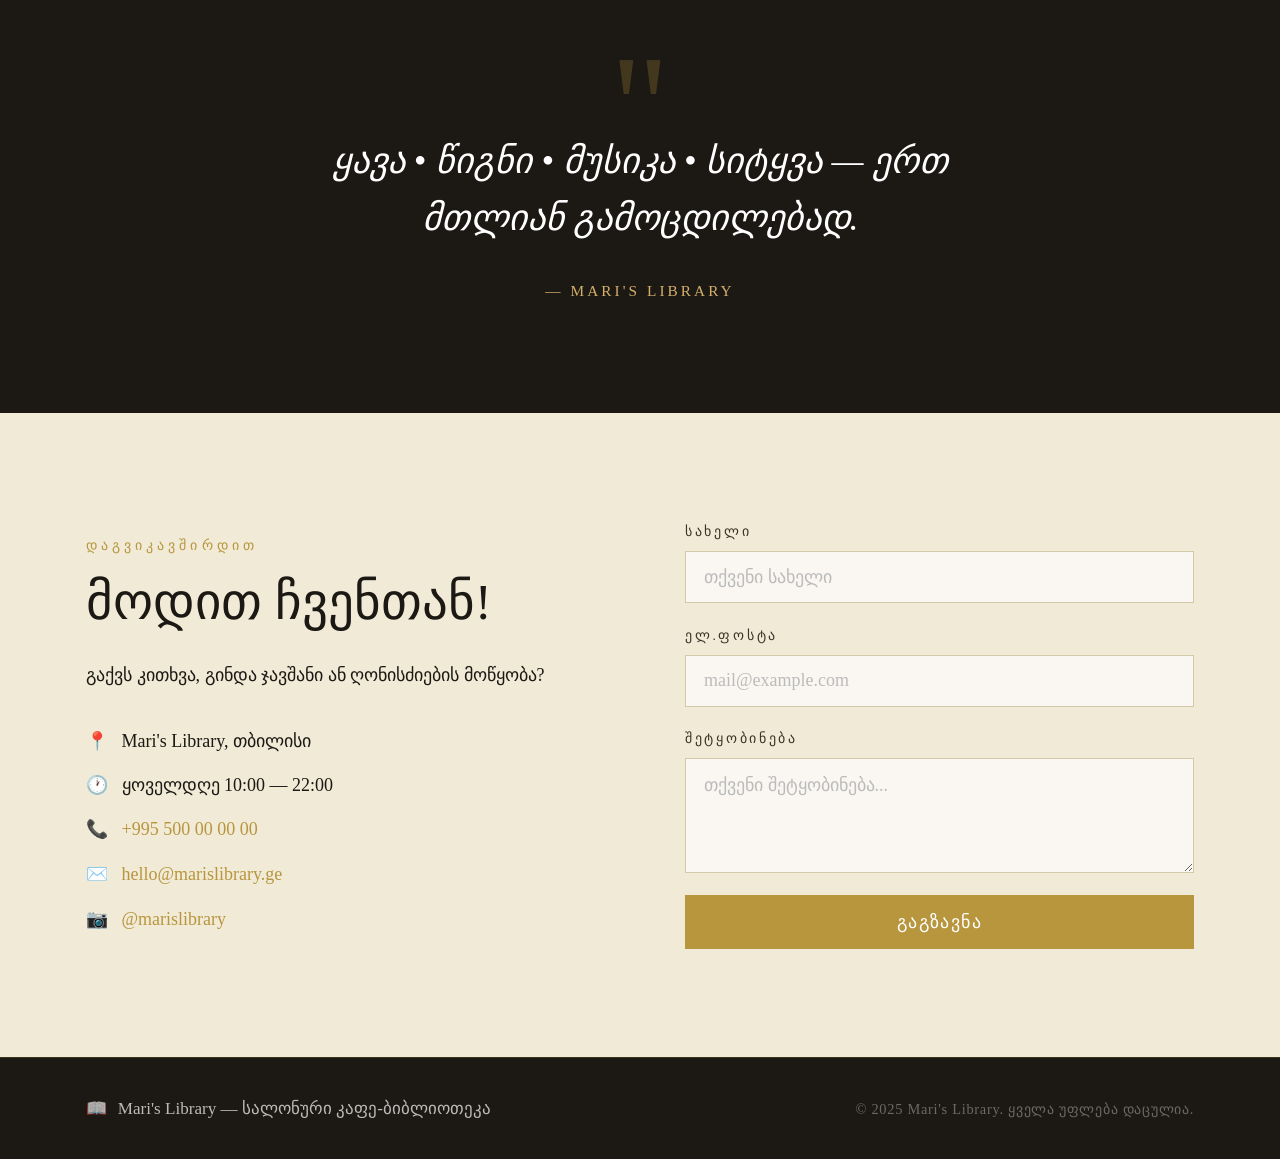
==== commit 0a9939a8: "Update index.html" ====
--- a/index.html
+++ b/index.html
@@ -3,31 +3,30 @@
 <head>
   <meta charset="UTF-8" />
   <meta name="viewport" content="width=device-width, initial-scale=1.0" />
-  <title>ლიტერატურული ფესტივალი | Literary Festival</title>
+  <title>Mari's Library — სალონური კაფე-ბიბლიოთეკა</title>
   <link rel="stylesheet" href="style.css" />
-  <link href="https://fonts.googleapis.com/css2?family=Cormorant+Garamond:ital,wght@0,300;0,400;0,600;1,300;1,400&family=BPG+Nino+Mtavruli:wght@400&display=swap" rel="stylesheet"/>
   <link href="https://fonts.googleapis.com/css2?family=Cormorant+Garamond:ital,wght@0,300;0,400;0,600;1,300;1,400&family=EB+Garamond:ital,wght@0,400;0,500;1,400&display=swap" rel="stylesheet"/>
 </head>
 <body>
 
-  <!-- ======= HEADER / NAV ======= -->
+  <!-- HEADER -->
   <header class="site-header">
     <div class="header-inner">
       <div class="logo">
         <span class="logo-icon">📖</span>
         <div class="logo-text">
-          <span class="logo-ka">ბიბლიოთეკა</span>
-          <span class="logo-en">BIBLIOTECA</span>
-        </div>
-      </div>
-
+          <span class="logo-ka">Mari's Library</span>
+          <span class="logo-en">სალონური კაფე-ბიბლიოთეკა</span>
+        </div>
+      </div>
       <nav class="main-nav">
         <a href="#about"   data-ka="შესახებ"    data-en="About">შესახებ</a>
-        <a href="#events"  data-ka="პროგრამა"   data-en="Program">პროგრამა</a>
-        <a href="#gallery" data-ka="გალერეა"    data-en="Gallery">გალერეა</a>
+        <a href="#cafe"    data-ka="კაფე"       data-en="Café">კაფე</a>
+        <a href="#library" data-ka="ბიბლიოთეკა" data-en="Library">ბიბლიოთეკა</a>
+        <a href="#program" data-ka="პროგრამა"   data-en="Program">პროგრამა</a>
+        <a href="#revenue" data-ka="კონცეფცია"  data-en="Concept">კონცეფცია</a>
         <a href="#contact" data-ka="კონტაქტი"   data-en="Contact">კონტაქტი</a>
       </nav>
-
       <div class="lang-toggle">
         <button class="lang-btn active" data-lang-btn="ka">ქართ</button>
         <span class="lang-sep">|</span>
@@ -36,278 +35,279 @@
     </div>
   </header>
 
-  <!-- ======= HERO ======= -->
+  <!-- HERO -->
   <section class="hero">
     <div class="hero-bg">
       <div class="hero-overlay"></div>
-      <!-- decorative lines -->
       <div class="deco-lines">
-        <div class="deco-line"></div>
-        <div class="deco-line"></div>
-        <div class="deco-line"></div>
-      </div>
-    </div>
-
+        <div class="deco-line"></div><div class="deco-line"></div><div class="deco-line"></div>
+      </div>
+    </div>
     <div class="hero-content">
-      <p class="hero-eyebrow" data-ka="2025 · ლიტერატურული ფესტივალი" data-en="2025 · Literary Festival">2025 · ლიტერატურული ფესტივალი</p>
+      <p class="hero-eyebrow" data-ka="კულტურული შეხვედრებისთვის" data-en="For Cultural Gatherings">კულტურული შეხვედრებისთვის</p>
       <h1 class="hero-title">
-        <span class="title-line" data-ka="სიტყვის" data-en="The Power">სიტყვის</span>
-        <em class="title-italic" data-ka="ძალა" data-en="of Words">ძალა</em>
+        <span class="title-line" data-ka="ყავა • წიგნი" data-en="Coffee • Books">ყავა • წიგნი</span>
+        <em class="title-italic" data-ka="მუსიკა • სიტყვა" data-en="Music • Words">მუსიკა • სიტყვა</em>
       </h1>
-      <p class="hero-sub" data-ka="წიგნების, მწერლების და იდეების ზეიმი — ერთი სივრცე, სადაც ლიტერატურა ცოცხლობს." data-en="A celebration of books, authors, and ideas — one space where literature lives.">
-        წიგნების, მწერლების და იდეების ზეიმი — ერთი სივრცე, სადაც ლიტერატურა ცოცხლობს.
+      <p class="hero-sub" data-ka="ერთ მთლიან გამოცდილებად — Mari's Library, სადაც ბიბლიოთეკური ატმოსფერო, სალონური კაფე და კლასიკური მუსიკა ერთ სივრცეში ცხოვრობს." data-en="One complete experience — Mari's Library, where library atmosphere, salon café and classical music live in one space.">
+        ერთ მთლიან გამოცდილებად — Mari's Library, სადაც ბიბლიოთეკური ატმოსფერო, სალონური კაფე და კლასიკური მუსიკა ერთ სივრცეში ცხოვრობს.
       </p>
       <div class="hero-cta">
-        <a href="#events" class="btn-primary" data-ka="პროგრამის ნახვა" data-en="View Program">პროგრამის ნახვა</a>
-        <a href="#contact" class="btn-ghost" data-ka="რეგისტრაცია" data-en="Register">რეგისტრაცია</a>
-      </div>
-    </div>
-
+        <a href="#cafe" class="btn-primary" data-ka="კაფე მენიუ" data-en="Café Menu">კაფე მენიუ</a>
+        <a href="#program" class="btn-ghost" data-ka="პროგრამა" data-en="Program">პროგრამა</a>
+      </div>
+    </div>
     <div class="hero-scroll-hint">
       <span class="scroll-line"></span>
       <span class="scroll-label" data-ka="ქვევით" data-en="Scroll">ქვევით</span>
     </div>
   </section>
 
-  <!-- ======= ABOUT ======= -->
+  <!-- ABOUT / IDEA -->
   <section class="about section" id="about">
-    <div class="container split-layout">
-      <div class="about-image-wrap reveal">
-        <img src="https://images.unsplash.com/photo-1481627834876-b7833e8f5570?w=700&q=80" alt="Library books" class="about-img" />
-        <div class="about-img-badge">
-          <span class="badge-num">12</span>
-          <span class="badge-text" data-ka="დღე" data-en="Days">დღე</span>
-        </div>
-      </div>
-      <div class="about-text reveal">
-        <p class="section-label" data-ka="ჩვენ შესახებ" data-en="About Us">ჩვენ შესახებ</p>
-        <h2 data-ka="სად სიტყვა ხვდება სამყაროს" data-en="Where Words Meet the World">სად სიტყვა ხვდება სამყაროს</h2>
-        <p data-ka="ლიტერატურული ფესტივალი — ეს არის ადგილი, სადაც მკითხველები, მწერლები და სიტყვის მოყვარულები ერთობიან. ჩვენ გთავაზობთ ლექციებს, კითხვის საღამოებს, სემინარებს და ბევრ სხვა ღონისძიებას." data-en="The Literary Festival is a place where readers, writers, and word lovers gather. We offer lectures, reading evenings, workshops, and many more events.">
-          ლიტერატურული ფესტივალი — ეს არის ადგილი, სადაც მკითხველები, მწერლები და სიტყვის მოყვარულები ერთობიან. ჩვენ გთავაზობთ ლექციებს, კითხვის საღამოებს, სემინარებს და ბევრ სხვა ღონისძიებას.
-        </p>
-        <div class="about-stats">
-          <div class="stat">
-            <span class="stat-num">50+</span>
-            <span class="stat-label" data-ka="მწერალი" data-en="Authors">მწერალი</span>
+    <div class="container">
+      <p class="section-label centered" data-ka="იდეის არსი" data-en="The Core Idea">იდეის არსი</p>
+      <h2 class="centered" data-ka="ეს არ არის მხოლოდ კვების ობიექტი" data-en="This Is Not Just a Café">ეს არ არის მხოლოდ კვების ობიექტი</h2>
+      <p class="about-intro centered reveal" data-ka="ეს არის კულტურული სახლი — ეს არის კულტურული სახლი" data-en="This is a cultural home — where every cup of coffee meets a good book.">
+        ეს არის კულტურული სახლი — სადაც ყოველი ჭიქა ყავა თან ახლავს კარგ წიგნს.
+      </p>
+      <div class="five-pillars">
+        <div class="pillar reveal"><span class="pillar-icon">☕</span><h3 data-ka="კაფე" data-en="Café">კაფე</h3><p data-ka="ყავა, ჩაი, დესერტი" data-en="Coffee, tea, desserts">ყავა, ჩაი, დესერტი</p></div>
+        <div class="pillar reveal"><span class="pillar-icon">📚</span><h3 data-ka="ბიბლიოთეკა" data-en="Library">ბიბლიოთეკა</h3><p data-ka="წიგნები, თემატური კუთხეები" data-en="Books, thematic corners">წიგნები, თემატური კუთხეები</p></div>
+        <div class="pillar reveal"><span class="pillar-icon">🎹</span><h3 data-ka="მუსიკა" data-en="Music">მუსიკა</h3><p data-ka="რიოლი, ცოცხალი შესრულება" data-en="Piano, live performances">რიოლი, ცოცხალი შესრულება</p></div>
+        <div class="pillar reveal"><span class="pillar-icon">✍️</span><h3 data-ka="ლიტერატურა" data-en="Literature">ლიტერატურა</h3><p data-ka="პოეზია, ავტორებთან შეხვედრა" data-en="Poetry, author meetings">პოეზია, ავტორებთან შეხვედრა</p></div>
+        <div class="pillar reveal"><span class="pillar-icon">🫂</span><h3 data-ka="სალონი" data-en="Salon">სალონი</h3><p data-ka="ინტელექტუალური კომუნიკაცია" data-en="Intellectual communication">ინტელექტუალური კომუნიკაცია</p></div>
+      </div>
+    </div>
+  </section>
+
+  <!-- CAFÉ MENU -->
+  <section class="cafe-section section" id="cafe">
+    <div class="container">
+      <p class="section-label centered" data-ka="სალონური კაფე" data-en="Salon Café">სალონური კაფე</p>
+      <h2 class="centered" data-ka="კაფე მენიუ" data-en="Café Menu">კაფე მენიუ</h2>
+      <div class="menu-tabs reveal">
+        <button class="mtab active" data-menu="coffee" data-ka="☕ ყავა" data-en="☕ Coffee">☕ ყავა</button>
+        <button class="mtab" data-menu="tea" data-ka="🍵 ჩაი" data-en="🍵 Tea">🍵 ჩაი</button>
+        <button class="mtab" data-menu="dessert" data-ka="🍰 დესერტი" data-en="🍰 Desserts">🍰 დესერტი</button>
+      </div>
+      <div class="menu-grid" id="menu-coffee">
+        <div class="menu-card reveal"><div class="menu-img">☕</div><div class="menu-info"><h4>Espresso</h4><p data-ka="კლასიკური იტალიური ესპრესო" data-en="Classic Italian espresso">კლასიკური იტალიური ესპრესო</p><span class="menu-price">4 ₾</span></div></div>
+        <div class="menu-card reveal"><div class="menu-img">🥛</div><div class="menu-info"><h4>Cappuccino</h4><p data-ka="ნაზი კაპუჩინო ქაფით" data-en="Silky cappuccino with foam">ნაზი კაპუჩინო ქაფით</p><span class="menu-price">6 ₾</span></div></div>
+        <div class="menu-card reveal"><div class="menu-img">🍶</div><div class="menu-info"><h4>Library Latte</h4><p data-ka="ჩვენი სპეციალური ლატე — ვანილი + ყავა" data-en="Our special latte — vanilla + coffee">ჩვენი სპეციალური ლატე — ვანილი + ყავა</p><span class="menu-price">8 ₾</span></div></div>
+        <div class="menu-card reveal"><div class="menu-img">🌙</div><div class="menu-info"><h4>Nocturne Cold Brew</h4><p data-ka="24 საათიანი ცივი ექსტრაქცია" data-en="24-hour cold extraction">24 საათიანი ცივი ექსტრაქცია</p><span class="menu-price">9 ₾</span></div></div>
+      </div>
+      <div class="menu-grid hidden" id="menu-tea">
+        <div class="menu-card reveal"><div class="menu-img">🌿</div><div class="menu-info"><h4>Georgian Black Tea</h4><p data-ka="ქართული შავი ჩაი" data-en="Georgian black tea">ქართული შავი ჩაი</p><span class="menu-price">4 ₾</span></div></div>
+        <div class="menu-card reveal"><div class="menu-img">🌸</div><div class="menu-info"><h4>Rose & Hibiscus</h4><p data-ka="ვარდისა და ჰიბისკუსის ნარევი" data-en="Rose and hibiscus blend">ვარდისა და ჰიბისკუსის ნარევი</p><span class="menu-price">5 ₾</span></div></div>
+        <div class="menu-card reveal"><div class="menu-img">🍋</div><div class="menu-info"><h4>Lemon & Ginger</h4><p data-ka="ცხარე-ლიმონიანი ჩაი, თაფლით" data-en="Spicy lemon tea with honey">ცხარე-ლიმონიანი ჩაი, თაფლით</p><span class="menu-price">5 ₾</span></div></div>
+        <div class="menu-card reveal"><div class="menu-img">🫖</div><div class="menu-info"><h4>Earl Grey Salon</h4><p data-ka="კლასიკური ბერგამოტიანი ჩაი" data-en="Classic bergamot tea">კლასიკური ბერგამოტიანი ჩაი</p><span class="menu-price">5 ₾</span></div></div>
+      </div>
+      <div class="menu-grid hidden" id="menu-dessert">
+        <div class="menu-card reveal"><div class="menu-img">🎂</div><div class="menu-info"><h4>Library Cheesecake</h4><p data-ka="ნაზი ჩიზქეიქი ვანილის სოუსით" data-en="Cheesecake with vanilla sauce">ნაზი ჩიზქეიქი ვანილის სოუსით</p><span class="menu-price">12 ₾</span></div></div>
+        <div class="menu-card reveal"><div class="menu-img">🍫</div><div class="menu-info"><h4>Nocturne Brownie</h4><p data-ka="მუქი შოკოლადის ბრაუნი" data-en="Dark chocolate brownie">მუქი შოკოლადის ბრაუნი</p><span class="menu-price">8 ₾</span></div></div>
+        <div class="menu-card reveal"><div class="menu-img">🥐</div><div class="menu-info"><h4>Butter Croissant</h4><p data-ka="ახალი კარაქიანი კრუასანი" data-en="Fresh buttery croissant">ახალი კარაქიანი კრუასანი</p><span class="menu-price">6 ₾</span></div></div>
+        <div class="menu-card reveal"><div class="menu-img">🍮</div><div class="menu-info"><h4>Crème Brûlée</h4><p data-ka="კრემ-ბრიულე კარამელის ქერქით" data-en="Crème brûlée with caramel crust">კრემ-ბრიულე კარამელის ქერქით</p><span class="menu-price">14 ₾</span></div></div>
+      </div>
+    </div>
+  </section>
+
+  <!-- LIBRARY SPACE -->
+  <section class="library-section section" id="library">
+    <div class="container">
+      <p class="section-label centered" data-ka="ბიბლიოთეკური სივრცე" data-en="Library Space">ბიბლიოთეკური სივრცე</p>
+      <h2 class="centered" data-ka="სივრცის ელემენტები" data-en="Space Elements">სივრცის ელემენტები</h2>
+      <div class="library-grid">
+        <div class="lib-card reveal"><span class="lib-icon">🎹</span><h4 data-ka="რიოლი — სივრცის გული" data-en="Piano — Heart of the Space">რიოლი — სივრცის გული</h4><p data-ka="კლასიკური ცოცხალი შესრულება ყოველ საღამო" data-en="Classical live performance every evening">კლასიკური ცოცხალი შესრულება ყოველ საღამო</p></div>
+        <div class="lib-card reveal"><span class="lib-icon">📖</span><h4 data-ka="წიგნების კედლები" data-en="Book Walls">წიგნების კედლები</h4><p data-ka="ათასობით წიგნი — ქართული და მსოფლიო ლიტერატურა" data-en="Thousands of books — Georgian and world literature">ათასობით წიგნი — ქართული და მსოფლიო ლიტერატურა</p></div>
+        <div class="lib-card reveal"><span class="lib-icon">🛋️</span><h4 data-ka="კლასიკური ავეჯი" data-en="Classic Furniture">კლასიკური ავეჯი</h4><p data-ka="ვიქტორიანული სტილის სკამები და დივნები" data-en="Victorian-style armchairs and sofas">ვიქტორიანული სტილის სკამები და დივნები</p></div>
+        <div class="lib-card reveal"><span class="lib-icon">🕯️</span><h4 data-ka="თბილი განათება" data-en="Warm Lighting">თბილი განათება</h4><p data-ka="ქარვისფერი სანთლები და ვინტაჟური ლამპები" data-en="Amber candles and vintage lamps">ქარვისფერი სანთლები და ვინტაჟური ლამპები</p></div>
+        <div class="lib-card reveal"><span class="lib-icon">🎭</span><h4 data-ka="მცირე სცენა" data-en="Small Stage">მცირე სცენა</h4><p data-ka="კითხვები, სპექტაკლები, ლიტერატურული საღამოები" data-en="Readings, performances, literary evenings">კითხვები, სპექტაკლები, ლიტერატურული საღამოები</p></div>
+        <div class="lib-card reveal"><span class="lib-icon">✒️</span><h4 data-ka="მწერლების ციტატები" data-en="Writers' Quotes">მწერლების ციტატები</h4><p data-ka="კედლებზე ქართველი კლასიკოსების სიბრძნე" data-en="Georgian classics' wisdom on the walls">კედლებზე ქართველი კლასიკოსების სიბრძნე</p></div>
+      </div>
+    </div>
+  </section>
+
+  <!-- MUSIC PLAYER -->
+  <section class="music-section section">
+    <div class="container">
+      <p class="section-label centered" data-ka="ფონური მუსიკა" data-en="Ambient Music">ფონური მუსიკა</p>
+      <h2 class="centered" data-ka="რიოლის სიმფონია" data-en="Piano Symphony">რიოლის სიმფონია</h2>
+      <div class="music-player reveal">
+        <div class="player-vinyl">
+          <div class="vinyl-disc" id="vinyl-disc"><div class="vinyl-center"></div></div>
+        </div>
+        <div class="player-body">
+          <div class="track-info">
+            <span class="track-label" data-ka="ახლა უკრავს" data-en="Now Playing">ახლა უკრავს</span>
+            <h3 class="track-title" id="track-title">Nocturne Op.9 No.2</h3>
+            <p class="track-artist" id="track-artist">Frédéric Chopin</p>
           </div>
-          <div class="stat">
-            <span class="stat-num">30+</span>
-            <span class="stat-label" data-ka="ღონისძიება" data-en="Events">ღონისძიება</span>
+          <div class="player-progress">
+            <div class="progress-bar" id="progress-bar"><div class="progress-fill" id="progress-fill"></div></div>
+            <div class="time-row"><span id="current-time">0:00</span><span id="total-time">4:32</span></div>
           </div>
-          <div class="stat">
-            <span class="stat-num">5000+</span>
-            <span class="stat-label" data-ka="მონაწილე" data-en="Attendees">მონაწილე</span>
+          <div class="player-controls">
+            <button class="ctrl-btn" id="prev-btn">&#9664;&#9664;</button>
+            <button class="ctrl-btn play-btn" id="play-btn">&#9654;</button>
+            <button class="ctrl-btn" id="next-btn">&#9654;&#9654;</button>
           </div>
         </div>
       </div>
-    </div>
-  </section>
-
-  <!-- ======= VIDEO SECTION ======= -->
-  <section class="video-section">
-    <div class="container">
-      <p class="section-label centered" data-ka="გასული წლის ფესტივალი" data-en="Last Year's Festival">გასული წლის ფესტივალი</p>
-      <h2 class="centered" data-ka="ატმოსფეროს გრძნობა" data-en="Feel the Atmosphere">ატმოსფეროს გრძნობა</h2>
-      <div class="video-wrapper reveal">
-        <iframe
-          src="https://www.youtube.com/embed/dQw4w9WgXcQ?rel=0&modestbranding=1"
-          title="Literary Festival Highlight"
-          frameborder="0"
-          allow="accelerometer; autoplay; clipboard-write; encrypted-media; gyroscope; picture-in-picture"
-          allowfullscreen>
-        </iframe>
-        <div class="video-border-deco"></div>
-      </div>
-      <p class="video-caption" data-ka="* შეცვალეთ ვიდეოს ბმული თქვენი რეალური ფუტაჟით" data-en="* Replace the video link with your actual footage">* შეცვალეთ ვიდეოს ბმული თქვენი რეალური ფუტაჟით</p>
-    </div>
-  </section>
-
-  <!-- ======= EVENTS / PROGRAM ======= -->
-  <section class="events section" id="events">
-    <div class="container">
-      <p class="section-label centered" data-ka="სრული პროგრამა" data-en="Full Program">სრული პროგრამა</p>
-      <h2 class="centered" data-ka="ღონისძიებები" data-en="Events">ღონისძიებები</h2>
-
+      <ul class="playlist reveal" id="playlist">
+        <li class="pl-item active" data-index="0"><span class="pl-num">01</span><div class="pl-info"><span class="pl-title">Nocturne Op.9 No.2</span><span class="pl-artist">Chopin</span></div><span class="pl-dur">4:32</span></li>
+        <li class="pl-item" data-index="1"><span class="pl-num">02</span><div class="pl-info"><span class="pl-title">Moonlight Sonata</span><span class="pl-artist">Beethoven</span></div><span class="pl-dur">5:18</span></li>
+        <li class="pl-item" data-index="2"><span class="pl-num">03</span><div class="pl-info"><span class="pl-title">Gymnopédie No.1</span><span class="pl-artist">Erik Satie</span></div><span class="pl-dur">3:07</span></li>
+        <li class="pl-item" data-index="3"><span class="pl-num">04</span><div class="pl-info"><span class="pl-title">Clair de Lune</span><span class="pl-artist">Debussy</span></div><span class="pl-dur">4:55</span></li>
+      </ul>
+    </div>
+  </section>
+
+  <!-- CULTURAL PROGRAM -->
+  <section class="events section" id="program">
+    <div class="container">
+      <p class="section-label centered" data-ka="კულტურული პროგრამა" data-en="Cultural Program">კულტურული პროგრამა</p>
+      <h2 class="centered" data-ka="ყოველკვირეული ღონისძიებები" data-en="Weekly Events">ყოველკვირეული ღონისძიებები</h2>
       <div class="events-grid">
-
-        <article class="event-card reveal">
-          <div class="event-date">
-            <span class="event-day">15</span>
-            <span class="event-month" data-ka="ივნისი" data-en="June">ივნისი</span>
-          </div>
-          <div class="event-info">
-            <span class="event-tag" data-ka="გახსნა" data-en="Opening">გახსნა</span>
-            <h3 data-ka="გახსნის ცერემონია" data-en="Opening Ceremony">გახსნის ცერემონია</h3>
-            <p data-ka="ფესტივალის ოფიციალური გახსნა მოწვეული სტუმრებით, მუსიკით და პოეზიით." data-en="Official festival opening with invited guests, music and poetry.">ფესტივალის ოფიციალური გახსნა მოწვეული სტუმრებით, მუსიკით და პოეზიით.</p>
-            <span class="event-time">🕖 18:00 — გრ. ორბელიანის ბიბლიოთეკა</span>
-          </div>
-        </article>
-
-        <article class="event-card reveal">
-          <div class="event-date">
-            <span class="event-day">16</span>
-            <span class="event-month" data-ka="ივნისი" data-en="June">ივნისი</span>
-          </div>
-          <div class="event-info">
-            <span class="event-tag" data-ka="ლექცია" data-en="Lecture">ლექცია</span>
-            <h3 data-ka="ქართული ლიტერატურის ისტორია" data-en="History of Georgian Literature">ქართული ლიტერატურის ისტორია</h3>
-            <p data-ka="პროფესორი ნინო კვარაცხელია გაგვიზიარებს ქართული სიტყვის განვითარების ისტორიას." data-en="Professor Nino Kvaratskhelia shares the history of Georgian literary development.">პროფესორი ნინო კვარაცხელია გაგვიზიარებს ქართული სიტყვის განვითარების ისტორიას.</p>
-            <span class="event-time">🕐 13:00 — მთავარი დარბაზი</span>
-          </div>
-        </article>
-
-        <article class="event-card reveal">
-          <div class="event-date">
-            <span class="event-day">17</span>
-            <span class="event-month" data-ka="ივნისი" data-en="June">ივნისი</span>
-          </div>
-          <div class="event-info">
-            <span class="event-tag" data-ka="სემინარი" data-en="Workshop">სემინარი</span>
-            <h3 data-ka="მწერლობის სახელოსნო" data-en="Creative Writing Workshop">მწერლობის სახელოსნო</h3>
-            <p data-ka="ინტერაქტიური სახელოსნო ახალბედა მწერლებისთვის — იპოვე შენი ხმა." data-en="Interactive workshop for aspiring writers — find your voice.">ინტერაქტიური სახელოსნო ახალბედა მწერლებისთვის — იპოვე შენი ხმა.</p>
-            <span class="event-time">🕙 10:00 — სემინარ-ოთახი 2</span>
-          </div>
-        </article>
-
-        <article class="event-card reveal">
-          <div class="event-date">
-            <span class="event-day">20</span>
-            <span class="event-month" data-ka="ივნისი" data-en="June">ივნისი</span>
-          </div>
-          <div class="event-info">
-            <span class="event-tag" data-ka="კითხვა" data-en="Reading">კითხვა</span>
-            <h3 data-ka="პოეზიის საღამო" data-en="Poetry Evening">პოეზიის საღამო</h3>
-            <p data-ka="ქართველი და უცხოელი პოეტების კითხვის საღამო სანთლების შუქზე." data-en="A candlelit reading evening with Georgian and international poets.">ქართველი და უცხოელი პოეტების კითხვის საღამო სანთლების შუქზე.</p>
-            <span class="event-time">🕗 19:00 — ბაღი / ეზო</span>
-          </div>
-        </article>
-
-        <article class="event-card reveal">
-          <div class="event-date">
-            <span class="event-day">24</span>
-            <span class="event-month" data-ka="ივნისი" data-en="June">ივნისი</span>
-          </div>
-          <div class="event-info">
-            <span class="event-tag" data-ka="ბავშვები" data-en="Children">ბავშვები</span>
-            <h3 data-ka="ბავშვთა ლიტერატურის დღე" data-en="Children's Literature Day">ბავშვთა ლიტერატურის დღე</h3>
-            <p data-ka="ზღაპრები, ილუსტრაციები და ინტერაქტიული კითხვა პატარა მკითხველებისთვის." data-en="Fairy tales, illustrations and interactive reading for young readers.">ზღაპრები, ილუსტრაციები და ინტერაქტიული კითხვა პატარა მკითხველებისთვის.</p>
-            <span class="event-time">🕙 10:00 — ბიბლიოთეკის ეზო</span>
-          </div>
-        </article>
-
-        <article class="event-card reveal">
-          <div class="event-date">
-            <span class="event-day">26</span>
-            <span class="event-month" data-ka="ივნისი" data-en="June">ივნისი</span>
-          </div>
-          <div class="event-info">
-            <span class="event-tag closing-tag" data-ka="დახურვა" data-en="Closing">დახურვა</span>
-            <h3 data-ka="დახურვის ღამე" data-en="Closing Night">დახურვის ღამე</h3>
-            <p data-ka="ფესტივალის საზეიმო დახურვა — ჯილდოები, მუსიკა და სიყვარული ლიტერატურისადმი." data-en="Gala closing — awards, music and a love letter to literature.">ფესტივალის საზეიმო დახურვა — ჯილდოები, მუსიკა და სიყვარული ლიტერატურისადმი.</p>
-            <span class="event-time">🕖 18:00 — მთავარი დარბაზი</span>
-          </div>
-        </article>
-
-      </div>
-    </div>
-  </section>
-
-  <!-- ======= GALLERY ======= -->
+        <article class="event-card reveal">
+          <div class="event-date"><span class="event-day">ორშ</span><span class="event-month" data-ka="ყოველ" data-en="Every">ყოველ</span></div>
+          <div class="event-info"><span class="event-tag">პოეზია</span><h3 data-ka="პოეზიის საღამო" data-en="Poetry Evening">პოეზიის საღამო</h3><p data-ka="ქართველი და უცხოელი პოეტების კითხვა სანთლების შუქზე." data-en="Georgian and foreign poets reading by candlelight.">ქართველი და უცხოელი პოეტების კითხვა სანთლების შუქზე.</p><span class="event-time">🕗 19:00 — სალონური ზონა</span></div>
+        </article>
+        <article class="event-card reveal">
+          <div class="event-date"><span class="event-day">სამ</span><span class="event-month" data-ka="ყოველ" data-en="Every">ყოველ</span></div>
+          <div class="event-info"><span class="event-tag">სემინარი</span><h3 data-ka="მწერლობის სახელოსნო" data-en="Writing Workshop">მწერლობის სახელოსნო</h3><p data-ka="ინტერაქტიური სახელოსნო ახალბედა მწერლებისთვის." data-en="Interactive workshop for aspiring writers.">ინტერაქტიური სახელოსნო ახალბედა მწერლებისთვის.</p><span class="event-time">🕔 16:00 — სემინარ ოთახი</span></div>
+        </article>
+        <article class="event-card reveal">
+          <div class="event-date"><span class="event-day">ოთხ</span><span class="event-month" data-ka="ყოველ" data-en="Every">ყოველ</span></div>
+          <div class="event-info"><span class="event-tag">მუსიკა</span><h3 data-ka="ცოცხალი რიოლი" data-en="Live Piano">ცოცხალი რიოლი</h3><p data-ka="კლასიკური რიოლის ცოცხალი შესრულება სტუმრებისთვის." data-en="Classical live piano for guests.">კლასიკური რიოლის ცოცხალი შესრულება სტუმრებისთვის.</p><span class="event-time">🕖 18:00 — მთავარი დარბაზი</span></div>
+        </article>
+        <article class="event-card reveal">
+          <div class="event-date"><span class="event-day">პარ</span><span class="event-month" data-ka="ყოველ" data-en="Every">ყოველ</span></div>
+          <div class="event-info"><span class="event-tag">ავტორი</span><h3 data-ka="ავტორებთან შეხვედრა" data-en="Meet the Author">ავტორებთან შეხვედრა</h3><p data-ka="ქართველი მწერლები წარმოგვიდგენენ ახალ ნაწარმოებებს." data-en="Georgian writers present new works.">ქართველი მწერლები წარმოგვიდგენენ ახალ ნაწარმოებებს.</p><span class="event-time">🕖 18:30 — სალონური ზონა</span></div>
+        </article>
+        <article class="event-card reveal">
+          <div class="event-date"><span class="event-day">შაბ</span><span class="event-month" data-ka="ყოველ" data-en="Every">ყოველ</span></div>
+          <div class="event-info"><span class="event-tag">წიგნი</span><h3 data-ka="თემატური წიგნის კუთხე" data-en="Thematic Book Corner">თემატური წიგნის კუთხე</h3><p data-ka="ყოველ შაბათ სხვა ჟანრი — ფილოსოფია, ისტორია, პოეზია." data-en="Each Saturday: philosophy, history, poetry.">ყოველ შაბათ სხვა ჟანრი — ფილოსოფია, ისტორია, პოეზია.</p><span class="event-time">🕑 14:00 — ბიბლიოთეკური ზონა</span></div>
+        </article>
+        <article class="event-card reveal">
+          <div class="event-date"><span class="event-day">კვი</span><span class="event-month" data-ka="ყოველ" data-en="Every">ყოველ</span></div>
+          <div class="event-info"><span class="event-tag closing-tag">სალონი</span><h3 data-ka="ინტელექტუალური სალონი" data-en="Intellectual Salon">ინტელექტუალური სალონი</h3><p data-ka="ღია დისკუსია — ლიტერატურა, ხელოვნება, ფილოსოფია." data-en="Open discussion — literature, art, philosophy.">ღია დისკუსია — ლიტერატურა, ხელოვნება, ფილოსოფია.</p><span class="event-time">🕔 16:00 — მთელი სივრცე</span></div>
+        </article>
+      </div>
+    </div>
+  </section>
+
+  <!-- TARGET AUDIENCE -->
+  <section class="audience-section section">
+    <div class="container">
+      <p class="section-label centered" data-ka="სამიზნე აუდიტორია" data-en="Target Audience">სამიზნე აუდიტორია</p>
+      <h2 class="centered" data-ka="ვინ მოდის Mari's Library-ში?" data-en="Who Comes to Mari's Library?">ვინ მოდის Mari's Library-ში?</h2>
+      <div class="audience-grid">
+        <div class="aud-card reveal"><span>✍️</span><p data-ka="სტუდენტები და ახალგაზრდები" data-en="Students & Young People">სტუდენტები და ახალგაზრდები</p></div>
+        <div class="aud-card reveal"><span>📝</span><p data-ka="მწერლები და პოეტები" data-en="Writers & Poets">მწერლები და პოეტები</p></div>
+        <div class="aud-card reveal"><span>🎵</span><p data-ka="მუსიკოსები და ხელოვანები" data-en="Musicians & Artists">მუსიკოსები და ხელოვანები</p></div>
+        <div class="aud-card reveal"><span>📚</span><p data-ka="წიგნის მოყვარულები" data-en="Book Lovers">წიგნის მოყვარულები</p></div>
+        <div class="aud-card reveal"><span>👩‍🏫</span><p data-ka="მასწავლებლები და ინტელექტუალები" data-en="Teachers & Intellectuals">მასწავლებლები და ინტელექტუალები</p></div>
+        <div class="aud-card reveal"><span>🧳</span><p data-ka="ტურისტები და სტუმრები" data-en="Tourists & Visitors">ტურისტები და სტუმრები</p></div>
+        <div class="aud-card reveal"><span>☕</span><p data-ka="ესთეტიკური გარემოს მოყვარულები" data-en="Aesthetic Environment Lovers">ესთეტიკური გარემოს მოყვარულები</p></div>
+        <div class="aud-card reveal"><span>🎨</span><p data-ka="შემოქმედებითი ადამიანები" data-en="Creative People">შემოქმედებითი ადამიანები</p></div>
+      </div>
+    </div>
+  </section>
+
+  <!-- REVENUE -->
+  <section class="revenue-section section" id="revenue">
+    <div class="container">
+      <p class="section-label centered" data-ka="შემოსავლის წყაროები" data-en="Revenue Sources">შემოსავლის წყაროები</p>
+      <h2 class="centered" data-ka="ბიზნეს მოდელი" data-en="Business Model">ბიზნეს მოდელი</h2>
+      <div class="revenue-grid">
+        <div class="rev-card reveal">
+          <div class="rev-donut"><svg viewBox="0 0 36 36"><circle class="rev-bg-c" cx="18" cy="18" r="15.9"/><circle class="rev-ring-c" cx="18" cy="18" r="15.9" stroke-dasharray="40 60" stroke-dashoffset="25"/></svg><span class="rev-pct">40%</span></div>
+          <span class="rev-icon">☕</span><h4 data-ka="კაფის გაყიდვები" data-en="Café Sales">კაფის გაყიდვები</h4>
+          <p data-ka="ყავა, ჩაი, დესერტები" data-en="Coffee, tea, desserts">ყავა, ჩაი, დესერტები</p>
+        </div>
+        <div class="rev-card reveal">
+          <div class="rev-donut"><svg viewBox="0 0 36 36"><circle class="rev-bg-c" cx="18" cy="18" r="15.9"/><circle class="rev-ring-c" cx="18" cy="18" r="15.9" stroke-dasharray="25 75" stroke-dashoffset="25"/></svg><span class="rev-pct">25%</span></div>
+          <span class="rev-icon">🎟️</span><h4 data-ka="ბილეთიანი ღონისძიებები" data-en="Ticketed Events">ბილეთიანი ღონისძიებები</h4>
+          <p data-ka="ლიტერატურული საღამოები" data-en="Literary evenings">ლიტერატურული საღამოები</p>
+        </div>
+        <div class="rev-card reveal">
+          <div class="rev-donut"><svg viewBox="0 0 36 36"><circle class="rev-bg-c" cx="18" cy="18" r="15.9"/><circle class="rev-ring-c" cx="18" cy="18" r="15.9" stroke-dasharray="20 80" stroke-dashoffset="25"/></svg><span class="rev-pct">20%</span></div>
+          <span class="rev-icon">🏛️</span><h4 data-ka="სივრცის გაქირავება" data-en="Space Rental">სივრცის გაქირავება</h4>
+          <p data-ka="კულტურული შეხვედრები" data-en="Cultural meetings">კულტურული შეხვედრები</p>
+        </div>
+        <div class="rev-card reveal">
+          <div class="rev-donut"><svg viewBox="0 0 36 36"><circle class="rev-bg-c" cx="18" cy="18" r="15.9"/><circle class="rev-ring-c" cx="18" cy="18" r="15.9" stroke-dasharray="15 85" stroke-dashoffset="25"/></svg><span class="rev-pct">15%</span></div>
+          <span class="rev-icon">🎁</span><h4 data-ka="თემატური პროდუქცია" data-en="Thematic Products">თემატური პროდუქცია</h4>
+          <p data-ka="სუვენირები, წიგნის აქსესუარები" data-en="Souvenirs, book accessories">სუვენირები, წიგნის აქსესუარები</p>
+        </div>
+      </div>
+    </div>
+  </section>
+
+  <!-- GALLERY -->
   <section class="gallery-section section" id="gallery">
     <div class="container">
       <p class="section-label centered" data-ka="ფოტო გალერეა" data-en="Photo Gallery">ფოტო გალერეა</p>
-      <h2 class="centered" data-ka="მომენტები" data-en="Moments">მომენტები</h2>
-
+      <h2 class="centered" data-ka="ატმოსფერო" data-en="Atmosphere">ატმოსფერო</h2>
       <div class="gallery-grid">
-        <div class="gallery-item large reveal" onclick="openLightbox(this)">
-          <img src="https://images.unsplash.com/photo-1507842217343-583bb7270b66?w=800&q=80" alt="Library interior" />
-          <div class="gallery-overlay"><span>+</span></div>
-        </div>
-        <div class="gallery-item reveal" onclick="openLightbox(this)">
-          <img src="https://images.unsplash.com/photo-1521587760476-6c12a4b040da?w=500&q=80" alt="Books" />
-          <div class="gallery-overlay"><span>+</span></div>
-        </div>
-        <div class="gallery-item reveal" onclick="openLightbox(this)">
-          <img src="https://images.unsplash.com/photo-1524995997946-a1c2e315a42f?w=500&q=80" alt="Reading" />
-          <div class="gallery-overlay"><span>+</span></div>
-        </div>
-        <div class="gallery-item reveal" onclick="openLightbox(this)">
-          <img src="https://images.unsplash.com/photo-1497633762265-9d179a990aa6?w=500&q=80" alt="Books stack" />
-          <div class="gallery-overlay"><span>+</span></div>
-        </div>
-        <div class="gallery-item tall reveal" onclick="openLightbox(this)">
-          <img src="https://images.unsplash.com/photo-1544716278-ca5e3f4abd8c?w=500&q=80" alt="Open book" />
-          <div class="gallery-overlay"><span>+</span></div>
-        </div>
-        <div class="gallery-item reveal" onclick="openLightbox(this)">
-          <img src="https://images.unsplash.com/photo-1456513080510-7bf3a84b82f8?w=500&q=80" alt="Study" />
-          <div class="gallery-overlay"><span>+</span></div>
-        </div>
-      </div>
-    </div>
-
-    <!-- Lightbox -->
+        <div class="gallery-item large reveal" onclick="openLightbox(this)"><img src="https://images.unsplash.com/photo-1507842217343-583bb7270b66?w=800&q=80" alt="Library"/><div class="gallery-overlay"><span>+</span></div></div>
+        <div class="gallery-item reveal" onclick="openLightbox(this)"><img src="https://images.unsplash.com/photo-1521587760476-6c12a4b040da?w=500&q=80" alt="Books"/><div class="gallery-overlay"><span>+</span></div></div>
+        <div class="gallery-item reveal" onclick="openLightbox(this)"><img src="https://images.unsplash.com/photo-1497633762265-9d179a990aa6?w=500&q=80" alt="Books stack"/><div class="gallery-overlay"><span>+</span></div></div>
+        <div class="gallery-item reveal" onclick="openLightbox(this)"><img src="https://images.unsplash.com/photo-1442975631115-c4f7b05b8a2c?w=500&q=80" alt="Café"/><div class="gallery-overlay"><span>+</span></div></div>
+        <div class="gallery-item tall reveal" onclick="openLightbox(this)"><img src="https://images.unsplash.com/photo-1544716278-ca5e3f4abd8c?w=500&q=80" alt="Open book"/><div class="gallery-overlay"><span>+</span></div></div>
+        <div class="gallery-item reveal" onclick="openLightbox(this)"><img src="https://images.unsplash.com/photo-1415116245910-96ef3f08e0a4?w=500&q=80" alt="Piano"/><div class="gallery-overlay"><span>+</span></div></div>
+      </div>
+    </div>
     <div class="lightbox" id="lightbox" onclick="closeLightbox()">
       <button class="lightbox-close">✕</button>
-      <img id="lightbox-img" src="" alt="Gallery" />
-    </div>
-  </section>
-
-  <!-- ======= QUOTE ======= -->
+      <img id="lightbox-img" src="" alt="Gallery"/>
+    </div>
+  </section>
+
+  <!-- QUOTE -->
   <section class="quote-section">
     <div class="container">
       <blockquote class="big-quote reveal">
         <span class="quote-mark">"</span>
-        <p data-ka="წიგნები — ეს არის ოცნებების კარი, რომელიც ყოველთვის ღიაა." data-en="Books are the door to dreams, always open to those who seek.">
-          წიგნები — ეს არის ოცნებების კარი, რომელიც ყოველთვის ღიაა.
+        <p data-ka="ყავა • წიგნი • მუსიკა • სიტყვა — ერთ მთლიან გამოცდილებად." data-en="Coffee • Books • Music • Words — one complete experience.">
+          ყავა • წიგნი • მუსიკა • სიტყვა — ერთ მთლიან გამოცდილებად.
         </p>
-        <cite data-ka="— ილია ჭავჭავაძე" data-en="— Ilia Chavchavadze">— ილია ჭავჭავაძე</cite>
+        <cite data-ka="— Mari's Library" data-en="— Mari's Library">— Mari's Library</cite>
       </blockquote>
     </div>
   </section>
 
-  <!-- ======= CONTACT ======= -->
+  <!-- CONTACT -->
   <section class="contact-section section" id="contact">
     <div class="container split-layout">
       <div class="contact-info reveal">
         <p class="section-label" data-ka="დაგვიკავშირდით" data-en="Get in Touch">დაგვიკავშირდით</p>
-        <h2 data-ka="მოდით ერთად!" data-en="Join Us!">მოდით ერთად!</h2>
-        <p data-ka="გაქვს კითხვა ან გინდა დარეგისტრირდე? გამოგვიგზავნე წერილი ან დაგვიკავშირდი." data-en="Have a question or want to register? Send us a message or get in touch.">
-          გაქვს კითხვა ან გინდა დარეგისტრირდე? გამოგვიგზავნე წერილი ან დაგვიკავშირდი.
-        </p>
+        <h2 data-ka="მოდით ჩვენთან!" data-en="Come Visit Us!">მოდით ჩვენთან!</h2>
+        <p data-ka="გაქვს კითხვა, გინდა ჯავშანი ან ღონისძიების მოწყობა?" data-en="Question, reservation or event? Contact us!">გაქვს კითხვა, გინდა ჯავშანი ან ღონისძიების მოწყობა?</p>
         <ul class="contact-list">
-          <li>📍 <span data-ka="გრ. ორბელიანის სახელობის ბიბლიოთეკა, თბილისი" data-en="Gr. Orbeliani Library, Tbilisi">გრ. ორბელიანის სახელობის ბიბლიოთეკა, თბილისი</span></li>
-          <li>📞 <a href="tel:+99532000000">+995 32 200 00 00</a></li>
-          <li>✉️ <a href="mailto:festival@library.ge">festival@library.ge</a></li>
+          <li>📍 <span data-ka="Mari's Library, თბილისი" data-en="Mari's Library, Tbilisi">Mari's Library, თბილისი</span></li>
+          <li>🕐 <span data-ka="ყოველდღე 10:00 — 22:00" data-en="Every day 10:00 — 22:00">ყოველდღე 10:00 — 22:00</span></li>
+          <li>📞 <a href="tel:+99500000000">+995 500 00 00 00</a></li>
+          <li>✉️ <a href="mailto:hello@marislibrary.ge">hello@marislibrary.ge</a></li>
+          <li>📷 <a href="#">@marislibrary</a></li>
         </ul>
       </div>
       <div class="contact-form reveal">
-        <div class="form-group">
-          <label data-ka="სახელი" data-en="Name">სახელი</label>
-          <input type="text" id="f-name" placeholder="თქვენი სახელი" />
-        </div>
-        <div class="form-group">
-          <label data-ka="ელ.ფოსტა" data-en="Email">ელ.ფოსტა</label>
-          <input type="email" id="f-email" placeholder="mail@example.com" />
-        </div>
-        <div class="form-group">
-          <label data-ka="შეტყობინება" data-en="Message">შეტყობინება</label>
-          <textarea id="f-msg" rows="4" placeholder="თქვენი შეტყობინება..."></textarea>
-        </div>
+        <div class="form-group"><label data-ka="სახელი" data-en="Name">სახელი</label><input type="text" id="f-name" placeholder="თქვენი სახელი"/></div>
+        <div class="form-group"><label data-ka="ელ.ფოსტა" data-en="Email">ელ.ფოსტა</label><input type="email" id="f-email" placeholder="mail@example.com"/></div>
+        <div class="form-group"><label data-ka="შეტყობინება" data-en="Message">შეტყობინება</label><textarea id="f-msg" rows="4" placeholder="თქვენი შეტყობინება..."></textarea></div>
         <button class="btn-primary full" id="send-btn" data-ka="გაგზავნა" data-en="Send">გაგზავნა</button>
         <p class="form-success hidden" id="form-success" data-ka="✓ შეტყობინება გაიგზავნა!" data-en="✓ Message sent!">✓ შეტყობინება გაიგზავნა!</p>
       </div>
     </div>
   </section>
 
-  <!-- ======= FOOTER ======= -->
+  <!-- FOOTER -->
   <footer class="site-footer">
     <div class="container footer-inner">
-      <div class="footer-logo">
-        <span>📖</span>
-        <span data-ka="ლიტერატურული ფესტივალი 2025" data-en="Literary Festival 2025">ლიტერატურული ფესტივალი 2025</span>
-      </div>
-      <p class="footer-copy" data-ka="© 2025 ბიბლიოთეკა. ყველა უფლება დაცულია." data-en="© 2025 Biblioteca. All rights reserved.">© 2025 ბიბლიოთეკა. ყველა უფლება დაცულია.</p>
+      <div class="footer-logo"><span>📖</span><span data-ka="Mari's Library — სალონური კაფე-ბიბლიოთეკა" data-en="Mari's Library — Salon Café-Library">Mari's Library — სალონური კაფე-ბიბლიოთეკა</span></div>
+      <p class="footer-copy" data-ka="© 2025 Mari's Library. ყველა უფლება დაცულია." data-en="© 2025 Mari's Library. All rights reserved.">© 2025 Mari's Library. ყველა უფლება დაცულია.</p>
     </div>
   </footer>
 
--- a/style.css
+++ b/style.css
@@ -1,73 +1,696 @@
+/* ================================================
+   LITERARY FESTIVAL — CLASSIC ELEGANT STYLESHEET
+   ================================================ */
+
+/* ---------- CSS VARIABLES ---------- */
+:root {
+  --cream:      #FAF7F2;
+  --parchment:  #F0EAD6;
+  --ink:        #1C1814;
+  --ink-light:  #3D3228;
+  --gold:       #B8963E;
+  --gold-light: #D4AF6A;
+  --rust:       #8B3A2A;
+  --sage:       #5A6E5E;
+
+  --font-serif: 'Cormorant Garamond', 'EB Garamond', Georgia, serif;
+  --font-body:  'EB Garamond', Georgia, serif;
+
+  --max-w: 1180px;
+  --radius: 2px;
+  --transition: 0.4s cubic-bezier(0.25, 0.46, 0.45, 0.94);
+}
+
+/* ---------- RESET & BASE ---------- */
+*, *::before, *::after { box-sizing: border-box; margin: 0; padding: 0; }
+
+html { scroll-behavior: smooth; font-size: 18px; }
+
 body {
-  margin: 0;
-  background: black;
-  font-family: sans-serif;
-  color: white;
+  font-family: var(--font-body);
+  background: var(--cream);
+  color: var(--ink);
+  line-height: 1.7;
+  overflow-x: hidden;
+}
+
+img { max-width: 100%; display: block; }
+a { color: inherit; text-decoration: none; }
+
+/* ---------- UTILITIES ---------- */
+.container {
+  max-width: var(--max-w);
+  margin: 0 auto;
+  padding: 0 2rem;
+}
+
+.section { padding: 6rem 0; }
+
+.centered { text-align: center; }
+
+.section-label {
+  display: block;
+  font-size: 0.75rem;
+  letter-spacing: 0.3em;
+  text-transform: uppercase;
+  color: var(--gold);
+  margin-bottom: 0.75rem;
+}
+
+h2 {
+  font-family: var(--font-serif);
+  font-size: clamp(2rem, 4vw, 3rem);
+  font-weight: 300;
+  color: var(--ink);
+  margin-bottom: 1.5rem;
+  line-height: 1.2;
+}
+
+/* ===== REVEAL ANIMATION ===== */
+.reveal {
+  opacity: 0;
+  transform: translateY(28px);
+  transition: opacity 0.7s ease, transform 0.7s ease;
+}
+.reveal.visible {
+  opacity: 1;
+  transform: translateY(0);
+}
+
+/* ---------- BUTTONS ---------- */
+.btn-primary {
+  display: inline-block;
+  padding: 0.85rem 2.2rem;
+  background: var(--gold);
+  color: #fff;
+  font-family: var(--font-serif);
+  font-size: 1rem;
+  letter-spacing: 0.08em;
+  border: 1px solid var(--gold);
+  cursor: pointer;
+  transition: background var(--transition), color var(--transition);
+}
+.btn-primary:hover {
+  background: var(--ink);
+  border-color: var(--ink);
+}
+.btn-primary.full { width: 100%; text-align: center; }
+
+.btn-ghost {
+  display: inline-block;
+  padding: 0.85rem 2.2rem;
+  background: transparent;
+  color: #fff;
+  font-family: var(--font-serif);
+  font-size: 1rem;
+  letter-spacing: 0.08em;
+  border: 1px solid rgba(255,255,255,0.5);
+  cursor: pointer;
+  transition: background var(--transition), border-color var(--transition);
+}
+.btn-ghost:hover {
+  background: rgba(255,255,255,0.12);
+  border-color: #fff;
+}
+
+/* ===== SPLIT LAYOUT ===== */
+.split-layout {
+  display: grid;
+  grid-template-columns: 1fr 1fr;
+  gap: 5rem;
+  align-items: center;
+}
+
+/* ================================================
+   HEADER
+   ================================================ */
+.site-header {
+  position: fixed;
+  top: 0; left: 0; right: 0;
+  z-index: 100;
+  background: rgba(28, 24, 20, 0.92);
+  backdrop-filter: blur(8px);
+  border-bottom: 1px solid rgba(184, 150, 62, 0.25);
+  transition: background var(--transition);
+}
+
+.header-inner {
+  max-width: var(--max-w);
+  margin: 0 auto;
+  padding: 1.1rem 2rem;
+  display: flex;
+  align-items: center;
+  justify-content: space-between;
+  gap: 1.5rem;
+}
+
+/* Logo */
+.logo { display: flex; align-items: center; gap: 0.75rem; }
+.logo-icon { font-size: 1.5rem; }
+.logo-text { display: flex; flex-direction: column; line-height: 1; }
+.logo-ka {
+  font-family: var(--font-serif);
+  font-size: 0.95rem;
+  color: #fff;
+  letter-spacing: 0.05em;
+}
+.logo-en {
+  font-size: 0.6rem;
+  letter-spacing: 0.35em;
+  color: var(--gold-light);
+  text-transform: uppercase;
+}
+
+/* Nav */
+.main-nav { display: flex; gap: 2rem; }
+.main-nav a {
+  font-family: var(--font-serif);
+  font-size: 0.9rem;
+  letter-spacing: 0.12em;
+  color: rgba(255,255,255,0.75);
+  text-transform: uppercase;
+  transition: color var(--transition);
+  position: relative;
+}
+.main-nav a::after {
+  content: '';
+  position: absolute;
+  bottom: -3px; left: 0;
+  width: 0; height: 1px;
+  background: var(--gold);
+  transition: width var(--transition);
+}
+.main-nav a:hover { color: var(--gold-light); }
+.main-nav a:hover::after { width: 100%; }
+
+/* Lang toggle */
+.lang-toggle { display: flex; align-items: center; gap: 0.4rem; }
+.lang-btn {
+  background: none;
+  border: none;
+  color: rgba(255,255,255,0.5);
+  font-family: var(--font-serif);
+  font-size: 0.85rem;
+  letter-spacing: 0.1em;
+  cursor: pointer;
+  transition: color var(--transition);
+}
+.lang-btn.active { color: var(--gold); font-weight: 600; }
+.lang-btn:hover { color: #fff; }
+.lang-sep { color: rgba(255,255,255,0.25); font-size: 0.7rem; }
+
+/* ================================================
+   HERO
+   ================================================ */
+.hero {
+  min-height: 100vh;
+  position: relative;
+  display: flex;
+  align-items: center;
+  justify-content: center;
+  overflow: hidden;
+}
+
+.hero-bg {
+  position: absolute;
+  inset: 0;
+  background:
+    url('https://images.unsplash.com/photo-1481627834876-b7833e8f5570?w=1600&q=80')
+    center/cover no-repeat;
+}
+
+.hero-overlay {
+  position: absolute;
+  inset: 0;
+  background: linear-gradient(
+    135deg,
+    rgba(20,15,10,0.82) 0%,
+    rgba(40,25,15,0.65) 60%,
+    rgba(184,150,62,0.15) 100%
+  );
+}
+
+/* Decorative lines */
+.deco-lines {
+  position: absolute;
+  inset: 0;
+  overflow: hidden;
+  pointer-events: none;
+}
+.deco-line {
+  position: absolute;
+  height: 1px;
+  background: linear-gradient(90deg, transparent, rgba(184,150,62,0.3), transparent);
+  animation: lineSweep 8s infinite;
+}
+.deco-line:nth-child(1) { top: 25%; width: 60%; left: 20%; animation-delay: 0s; }
+.deco-line:nth-child(2) { top: 50%; width: 40%; left: 30%; animation-delay: 2.5s; }
+.deco-line:nth-child(3) { top: 75%; width: 50%; left: 25%; animation-delay: 5s; }
+
+@keyframes lineSweep {
+  0%   { opacity: 0; transform: scaleX(0); transform-origin: left; }
+  30%  { opacity: 1; transform: scaleX(1); }
+  70%  { opacity: 1; }
+  100% { opacity: 0; transform: scaleX(0); transform-origin: right; }
+}
+
+/* Hero content */
+.hero-content {
+  position: relative;
+  z-index: 2;
   text-align: center;
-}
-
-/* PAGES */
-.page {
+  max-width: 780px;
+  padding: 0 2rem;
+  animation: heroFadeIn 1.2s ease 0.3s both;
+}
+
+@keyframes heroFadeIn {
+  from { opacity: 0; transform: translateY(30px); }
+  to   { opacity: 1; transform: translateY(0); }
+}
+
+.hero-eyebrow {
+  font-size: 0.75rem;
+  letter-spacing: 0.4em;
+  text-transform: uppercase;
+  color: var(--gold-light);
+  margin-bottom: 1.5rem;
+}
+
+.hero-title {
+  font-family: var(--font-serif);
+  font-weight: 300;
+  font-size: clamp(3.5rem, 9vw, 7rem);
+  color: #fff;
+  line-height: 1.0;
+  margin-bottom: 0.3rem;
+  display: flex;
+  flex-direction: column;
+  align-items: center;
+}
+
+.title-line { display: block; }
+
+.title-italic {
+  font-style: italic;
+  color: var(--gold-light);
+  font-size: 1.1em;
+}
+
+.hero-sub {
+  font-size: 1.1rem;
+  color: rgba(255,255,255,0.7);
+  max-width: 520px;
+  margin: 1.5rem auto 2.5rem;
+  line-height: 1.8;
+}
+
+.hero-cta { display: flex; gap: 1rem; justify-content: center; flex-wrap: wrap; }
+
+/* Scroll hint */
+.hero-scroll-hint {
+  position: absolute;
+  bottom: 2.5rem;
+  left: 50%;
+  transform: translateX(-50%);
+  display: flex;
+  flex-direction: column;
+  align-items: center;
+  gap: 0.5rem;
+  z-index: 2;
+  animation: bounce 2.5s infinite;
+}
+.scroll-line {
+  display: block;
+  width: 1px;
+  height: 40px;
+  background: linear-gradient(to bottom, transparent, var(--gold));
+}
+.scroll-label {
+  font-size: 0.65rem;
+  letter-spacing: 0.3em;
+  text-transform: uppercase;
+  color: var(--gold-light);
+}
+@keyframes bounce {
+  0%, 100% { transform: translateX(-50%) translateY(0); }
+  50%       { transform: translateX(-50%) translateY(6px); }
+}
+
+/* ================================================
+   ABOUT
+   ================================================ */
+.about { background: var(--cream); }
+
+.about-image-wrap {
+  position: relative;
+  border: 6px solid var(--parchment);
+  outline: 1px solid var(--gold);
+  outline-offset: 10px;
+}
+
+.about-img { width: 100%; height: 420px; object-fit: cover; display: block; }
+
+.about-img-badge {
+  position: absolute;
+  bottom: -1.5rem;
+  right: -1.5rem;
+  width: 90px;
+  height: 90px;
+  background: var(--gold);
+  display: flex;
+  flex-direction: column;
+  align-items: center;
+  justify-content: center;
+  color: #fff;
+}
+.badge-num { font-family: var(--font-serif); font-size: 2rem; line-height: 1; }
+.badge-text { font-size: 0.7rem; letter-spacing: 0.15em; text-transform: uppercase; }
+
+.about-text { padding-left: 1rem; }
+
+.about-stats {
+  display: flex;
+  gap: 2.5rem;
+  margin-top: 2.5rem;
+  padding-top: 2rem;
+  border-top: 1px solid var(--parchment);
+}
+.stat { display: flex; flex-direction: column; }
+.stat-num {
+  font-family: var(--font-serif);
+  font-size: 2.4rem;
+  color: var(--gold);
+  line-height: 1;
+}
+.stat-label { font-size: 0.8rem; letter-spacing: 0.12em; color: var(--ink-light); }
+
+/* ================================================
+   VIDEO SECTION
+   ================================================ */
+.video-section {
+  background: var(--ink);
+  padding: 5rem 0;
+  text-align: center;
+}
+.video-section .section-label { color: var(--gold-light); }
+.video-section h2 { color: #fff; }
+
+.video-wrapper {
+  position: relative;
+  max-width: 820px;
+  margin: 2.5rem auto 0;
+  aspect-ratio: 16/9;
+}
+.video-wrapper iframe {
+  width: 100%;
+  height: 100%;
+  display: block;
+}
+.video-border-deco {
+  position: absolute;
+  inset: -10px;
+  border: 1px solid rgba(184,150,62,0.35);
+  pointer-events: none;
+}
+.video-caption {
+  font-size: 0.75rem;
+  color: rgba(255,255,255,0.3);
+  margin-top: 1.5rem;
+  font-style: italic;
+}
+
+/* ================================================
+   EVENTS
+   ================================================ */
+.events { background: var(--parchment); }
+
+.events-grid {
+  display: grid;
+  grid-template-columns: repeat(auto-fill, minmax(320px, 1fr));
+  gap: 1.5rem;
+  margin-top: 3rem;
+}
+
+.event-card {
+  background: var(--cream);
+  border-left: 3px solid var(--gold);
+  display: flex;
+  gap: 1.5rem;
+  padding: 1.5rem;
+  transition: box-shadow var(--transition), transform var(--transition);
+}
+.event-card:hover {
+  box-shadow: 0 8px 30px rgba(28,24,20,0.12);
+  transform: translateY(-3px);
+}
+
+.event-date {
+  display: flex;
+  flex-direction: column;
+  align-items: center;
+  min-width: 52px;
+}
+.event-day {
+  font-family: var(--font-serif);
+  font-size: 2.2rem;
+  color: var(--gold);
+  line-height: 1;
+}
+.event-month { font-size: 0.7rem; letter-spacing: 0.15em; text-transform: uppercase; color: var(--ink-light); }
+
+.event-tag {
+  display: inline-block;
+  font-size: 0.65rem;
+  letter-spacing: 0.25em;
+  text-transform: uppercase;
+  background: var(--parchment);
+  color: var(--gold);
+  padding: 0.2rem 0.6rem;
+  margin-bottom: 0.5rem;
+  border: 1px solid var(--gold);
+}
+.closing-tag { color: var(--rust); border-color: var(--rust); background: #fdf0ed; }
+
+.event-card h3 {
+  font-family: var(--font-serif);
+  font-size: 1.15rem;
+  font-weight: 400;
+  margin-bottom: 0.4rem;
+  line-height: 1.3;
+}
+.event-card p { font-size: 0.875rem; color: var(--ink-light); margin-bottom: 0.6rem; }
+.event-time { font-size: 0.8rem; color: var(--sage); }
+
+/* ================================================
+   GALLERY
+   ================================================ */
+.gallery-section { background: var(--cream); }
+
+.gallery-grid {
+  display: grid;
+  grid-template-columns: repeat(3, 1fr);
+  grid-template-rows: auto;
+  gap: 0.75rem;
+  margin-top: 3rem;
+}
+
+.gallery-item {
+  position: relative;
+  overflow: hidden;
+  cursor: pointer;
+}
+.gallery-item img {
+  width: 100%;
+  height: 220px;
+  object-fit: cover;
+  transition: transform 0.6s ease;
+}
+.gallery-item.large { grid-column: span 2; }
+.gallery-item.large img { height: 340px; }
+.gallery-item.tall img { height: 340px; }
+
+.gallery-item:hover img { transform: scale(1.06); }
+
+.gallery-overlay {
+  position: absolute;
+  inset: 0;
+  background: rgba(28,24,20,0.5);
+  display: flex;
+  align-items: center;
+  justify-content: center;
+  opacity: 0;
+  transition: opacity var(--transition);
+}
+.gallery-overlay span {
+  font-size: 2rem;
+  color: #fff;
+  font-family: var(--font-serif);
+}
+.gallery-item:hover .gallery-overlay { opacity: 1; }
+
+/* Lightbox */
+.lightbox {
   display: none;
-  padding: 20px;
-}
-
-.active {
+  position: fixed;
+  inset: 0;
+  background: rgba(0,0,0,0.9);
+  z-index: 999;
+  align-items: center;
+  justify-content: center;
+}
+.lightbox.open { display: flex; }
+.lightbox img { max-width: 90vw; max-height: 85vh; object-fit: contain; }
+.lightbox-close {
+  position: absolute;
+  top: 1.5rem; right: 2rem;
+  background: none;
+  border: none;
+  color: #fff;
+  font-size: 1.8rem;
+  cursor: pointer;
+  opacity: 0.7;
+  transition: opacity 0.2s;
+}
+.lightbox-close:hover { opacity: 1; }
+
+/* ================================================
+   QUOTE
+   ================================================ */
+.quote-section {
+  background: var(--ink);
+  padding: 6rem 0;
+}
+
+.big-quote {
+  text-align: center;
+  position: relative;
+  max-width: 700px;
+  margin: 0 auto;
+}
+.quote-mark {
+  font-family: var(--font-serif);
+  font-size: 8rem;
+  line-height: 0.6;
+  color: var(--gold);
+  opacity: 0.25;
   display: block;
-}
-
-/* TITLE */
-h1 {
-  color: red;
-  text-shadow: 0 0 25px red;
-}
-
-/* ICON */
-.icon {
-  font-size: 60px;
-  margin-top: 20px;
-  text-shadow: 0 0 20px red;
-}
-
-/* INPUT */
-input {
-  width: 80%;
-  padding: 15px;
-  margin: 15px 0;
-  border-radius: 20px;
-  border: none;
-  background: #ddd;
-}
-
-/* BUTTON */
-button {
-  width: 80%;
-  padding: 15px;
-  margin: 10px 0;
-  border-radius: 40px;
-  border: none;
-  font-size: 18px;
-  font-weight: bold;
-  color: black;
-
-  background: linear-gradient(
-    to right,
-    red,
-    orange,
-    yellow,
-    green,
-    blue
-  );
-}
-
-/* BACK BUTTON */
-.back {
-  width: auto;
-  padding: 10px 20px;
-}
-
-/* TEXT */
-.text {
-  margin: 20px;
+  margin-bottom: -1rem;
+}
+.big-quote p {
+  font-family: var(--font-serif);
+  font-size: clamp(1.4rem, 3vw, 2rem);
+  font-style: italic;
+  color: #fff;
+  font-weight: 300;
   line-height: 1.6;
+  margin-bottom: 1.5rem;
+}
+.big-quote cite {
+  font-size: 0.85rem;
+  letter-spacing: 0.2em;
+  color: var(--gold-light);
+  text-transform: uppercase;
+  font-style: normal;
+}
+
+/* ================================================
+   CONTACT
+   ================================================ */
+.contact-section { background: var(--parchment); }
+
+.contact-list {
+  list-style: none;
+  margin-top: 2rem;
+  display: flex;
+  flex-direction: column;
+  gap: 0.75rem;
+}
+.contact-list li { font-size: 1rem; display: flex; gap: 0.75rem; align-items: flex-start; }
+.contact-list a { color: var(--gold); border-bottom: 1px solid transparent; transition: border-color var(--transition); }
+.contact-list a:hover { border-color: var(--gold); }
+
+/* Form */
+.contact-form { display: flex; flex-direction: column; gap: 1.2rem; }
+.form-group { display: flex; flex-direction: column; gap: 0.4rem; }
+.form-group label {
+  font-size: 0.75rem;
+  letter-spacing: 0.2em;
+  text-transform: uppercase;
+  color: var(--ink-light);
+}
+.form-group input,
+.form-group textarea {
+  font-family: var(--font-body);
+  font-size: 1rem;
+  padding: 0.8rem 1rem;
+  border: 1px solid #d4c9a8;
+  background: var(--cream);
+  color: var(--ink);
+  resize: vertical;
+  outline: none;
+  transition: border-color var(--transition);
+}
+.form-group input:focus,
+.form-group textarea:focus { border-color: var(--gold); }
+::placeholder { color: #bbb; }
+
+.form-success {
+  text-align: center;
+  color: var(--sage);
+  font-size: 1rem;
+  letter-spacing: 0.05em;
+  padding: 0.5rem;
+  animation: fadeIn 0.5s ease;
+}
+.hidden { display: none; }
+@keyframes fadeIn { from { opacity: 0; } to { opacity: 1; } }
+
+/* ================================================
+   FOOTER
+   ================================================ */
+.site-footer {
+  background: var(--ink);
+  padding: 2rem 0;
+  border-top: 1px solid rgba(184,150,62,0.2);
+}
+.footer-inner {
+  display: flex;
+  align-items: center;
+  justify-content: space-between;
+  flex-wrap: wrap;
+  gap: 1rem;
+}
+.footer-logo {
+  display: flex;
+  align-items: center;
+  gap: 0.6rem;
+  font-family: var(--font-serif);
+  font-size: 0.95rem;
+  color: rgba(255,255,255,0.7);
+}
+.footer-copy {
+  font-size: 0.8rem;
+  color: rgba(255,255,255,0.35);
+  letter-spacing: 0.05em;
+}
+
+/* ================================================
+   RESPONSIVE
+   ================================================ */
+@media (max-width: 768px) {
+  .split-layout { grid-template-columns: 1fr; gap: 3rem; }
+  .main-nav { display: none; }
+  .gallery-grid { grid-template-columns: 1fr 1fr; }
+  .gallery-item.large { grid-column: span 2; }
+  .events-grid { grid-template-columns: 1fr; }
+  .about-stats { gap: 1.5rem; flex-wrap: wrap; }
+  .hero-cta { flex-direction: column; align-items: center; }
+  .footer-inner { flex-direction: column; text-align: center; }
+}
+
+@media (max-width: 480px) {
+  html { font-size: 16px; }
+  .gallery-grid { grid-template-columns: 1fr; }
+  .gallery-item.large { grid-column: span 1; }
 }
